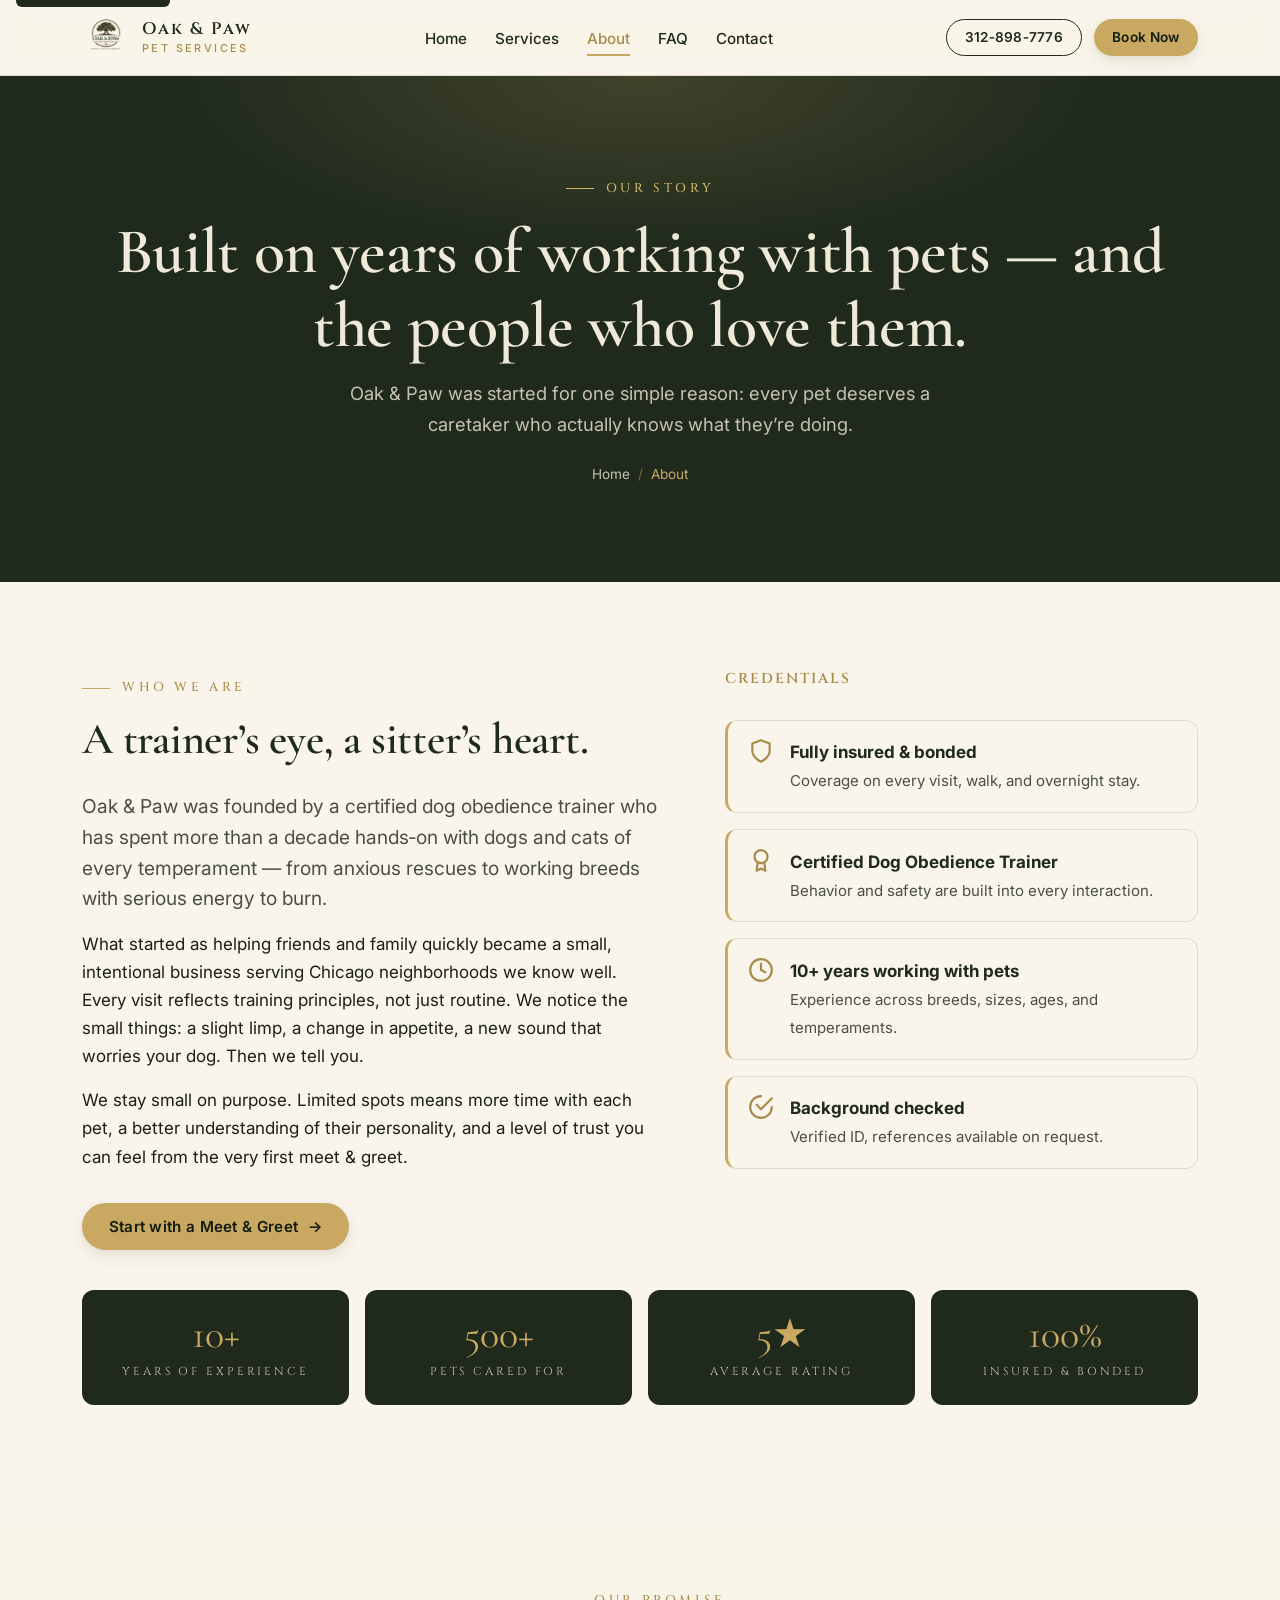
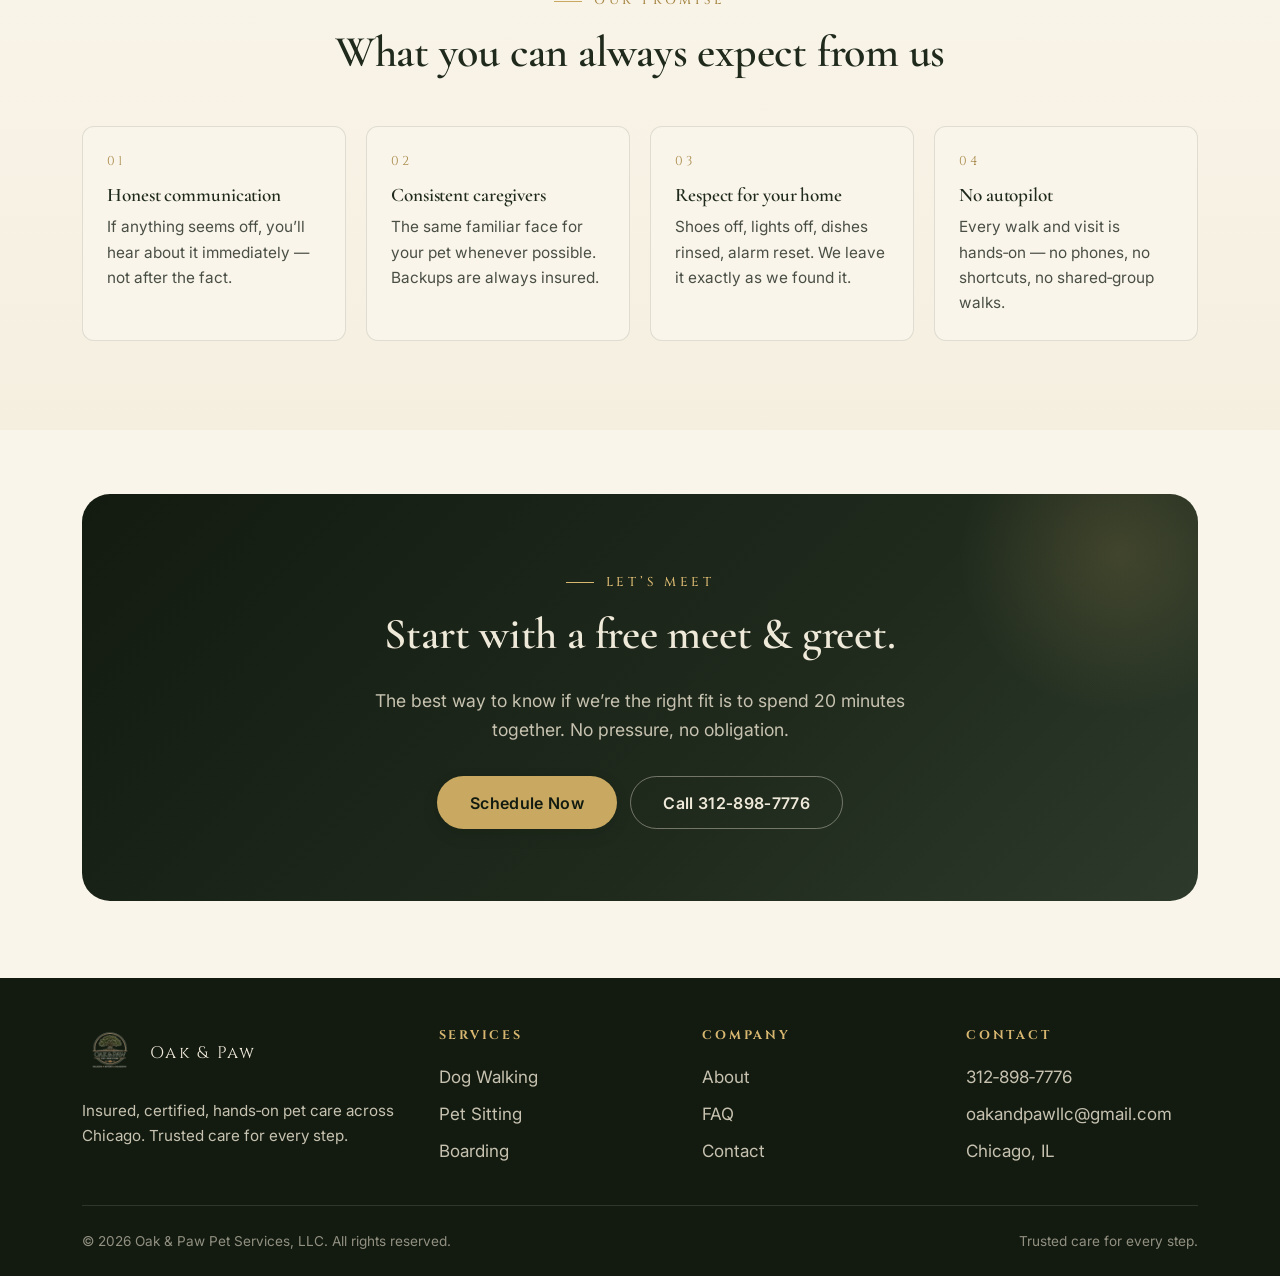
==== about.html @ fa9dfe28 "Fix theme-color tinting browser chrome dark green on desktop Use cream theme-color for light scheme " ====
<!DOCTYPE html>
<html lang="en">
<head>
  <meta charset="UTF-8" />
  <meta name="viewport" content="width=device-width, initial-scale=1.0" />
  <meta name="theme-color" content="#FAF5EA" media="(prefers-color-scheme: light)" />
  <meta name="theme-color" content="#1F2A1D" media="(prefers-color-scheme: dark)" />
  <title>About — Oak &amp; Paw Pet Services | Certified Chicago Pet Care</title>
  <meta name="description" content="A certified dog obedience trainer with 10+ years of experience caring for Chicago’s pets. Insured, bonded, and dedicated to thoughtful, individual care." />
  <link rel="canonical" href="https://oakandpawpets.com/about.html" />

  <meta property="og:type" content="website" />
  <meta property="og:title" content="About — Oak &amp; Paw Pet Services" />
  <meta property="og:description" content="A certified dog obedience trainer with 10+ years of experience caring for Chicago’s pets." />
  <meta property="og:url" content="https://oakandpawpets.com/about.html" />
  <meta property="og:image" content="https://oakandpawpets.com/images/logo.png" />

  <link rel="icon" type="image/png" href="/images/logo.png" />
  <link rel="apple-touch-icon" href="/images/logo.png" />

  <link rel="preconnect" href="https://fonts.googleapis.com" />
  <link rel="preconnect" href="https://fonts.gstatic.com" crossorigin />
  <link rel="stylesheet" href="https://fonts.googleapis.com/css2?family=Cinzel:wght@400;500;600&family=Cormorant+Garamond:wght@500;600;700&family=Inter:wght@400;500;600;700&display=swap" />
  <link rel="stylesheet" href="styles.css" />
</head>
<body>
  <a class="skip-link" href="#main">Skip to content</a>

  <header class="site-header">
    <div class="container nav">
      <a class="nav-brand" href="/" aria-label="Oak and Paw Pet Services — home">
        <img src="images/logo.png" alt="" width="48" height="48" />
        <span class="nav-brand-text">Oak &amp; Paw<small>Pet Services</small></span>
      </a>
      <button class="nav-toggle" aria-label="Toggle navigation" aria-expanded="false" aria-controls="primary-nav">
        <span></span>
      </button>
      <nav aria-label="Primary">
        <ul class="nav-list" id="primary-nav">
          <li><a href="/">Home</a></li>
          <li><a href="services.html">Services</a></li>
          <li><a href="about.html" aria-current="page">About</a></li>
          <li><a href="faq.html">FAQ</a></li>
          <li><a href="contact.html">Contact</a></li>
        </ul>
      </nav>
      <div class="nav-cta">
        <a class="btn btn-outline btn-sm" href="tel:+13128987776">312‑898‑7776</a>
        <a class="btn btn-primary btn-sm" href="contact.html#book">Book Now</a>
      </div>
    </div>
  </header>

  <main id="main">
    <section class="page-hero">
      <div class="container">
        <span class="eyebrow">Our story</span>
        <h1>Built on years of working with pets — and the people who love them.</h1>
        <p>Oak &amp; Paw was started for one simple reason: every pet deserves a caretaker who actually knows what they’re doing.</p>
        <ul class="breadcrumbs">
          <li><a href="/">Home</a></li>
          <li aria-current="page">About</li>
        </ul>
      </div>
    </section>

    <section aria-labelledby="story-title">
      <div class="container">
        <div class="about-grid">
          <div class="reveal">
            <span class="eyebrow">Who we are</span>
            <h2 id="story-title">A trainer’s eye, a sitter’s heart.</h2>
            <p class="lead">Oak &amp; Paw was founded by a certified dog obedience trainer who has spent more than a decade hands‑on with dogs and cats of every temperament — from anxious rescues to working breeds with serious energy to burn.</p>
            <p>What started as helping friends and family quickly became a small, intentional business serving Chicago neighborhoods we know well. Every visit reflects training principles, not just routine. We notice the small things: a slight limp, a change in appetite, a new sound that worries your dog. Then we tell you.</p>
            <p>We stay small on purpose. Limited spots means more time with each pet, a better understanding of their personality, and a level of trust you can feel from the very first meet &amp; greet.</p>
            <a class="btn btn-primary" href="contact.html#book" style="margin-top: 1rem;">Start with a Meet &amp; Greet <span class="btn-arrow" aria-hidden="true">→</span></a>
          </div>
          <aside class="reveal">
            <h3 style="font-family: var(--ff-display); letter-spacing: .14em; text-transform: uppercase; font-size: .9rem; color: var(--gold-deep);">Credentials</h3>
            <ul class="credentials">
              <li>
                <svg viewBox="0 0 24 24" fill="none" stroke="currentColor" stroke-width="2" stroke-linecap="round" stroke-linejoin="round" aria-hidden="true"><path d="M12 22s8-4 8-10V5l-8-3-8 3v7c0 6 8 10 8 10z"/></svg>
                <div><strong>Fully insured &amp; bonded</strong><span>Coverage on every visit, walk, and overnight stay.</span></div>
              </li>
              <li>
                <svg viewBox="0 0 24 24" fill="none" stroke="currentColor" stroke-width="2" stroke-linecap="round" stroke-linejoin="round" aria-hidden="true"><circle cx="12" cy="8" r="6"/><path d="M9 13l-1 8 4-2 4 2-1-8"/></svg>
                <div><strong>Certified Dog Obedience Trainer</strong><span>Behavior and safety are built into every interaction.</span></div>
              </li>
              <li>
                <svg viewBox="0 0 24 24" fill="none" stroke="currentColor" stroke-width="2" stroke-linecap="round" stroke-linejoin="round" aria-hidden="true"><circle cx="12" cy="12" r="10"/><polyline points="12 6 12 12 16 14"/></svg>
                <div><strong>10+ years working with pets</strong><span>Experience across breeds, sizes, ages, and temperaments.</span></div>
              </li>
              <li>
                <svg viewBox="0 0 24 24" fill="none" stroke="currentColor" stroke-width="2" stroke-linecap="round" stroke-linejoin="round" aria-hidden="true"><path d="M22 12a10 10 0 1 1-10-10"/><path d="M22 4l-10 10-4-4"/></svg>
                <div><strong>Background checked</strong><span>Verified ID, references available on request.</span></div>
              </li>
            </ul>
          </aside>
        </div>

        <div class="stat-strip">
          <div class="stat reveal"><span class="num">10+</span><span class="label">Years of experience</span></div>
          <div class="stat reveal"><span class="num">500+</span><span class="label">Pets cared for</span></div>
          <div class="stat reveal"><span class="num">5★</span><span class="label">Average rating</span></div>
          <div class="stat reveal"><span class="num">100%</span><span class="label">Insured &amp; bonded</span></div>
        </div>
      </div>
    </section>

    <section class="why" aria-labelledby="promise-title">
      <div class="container">
        <div class="section-head reveal">
          <span class="eyebrow">Our promise</span>
          <h2 id="promise-title">What you can always expect from us</h2>
        </div>
        <div class="why-grid">
          <div class="why-item reveal"><span class="num">01</span><h4>Honest communication</h4><p>If anything seems off, you’ll hear about it immediately — not after the fact.</p></div>
          <div class="why-item reveal"><span class="num">02</span><h4>Consistent caregivers</h4><p>The same familiar face for your pet whenever possible. Backups are always insured.</p></div>
          <div class="why-item reveal"><span class="num">03</span><h4>Respect for your home</h4><p>Shoes off, lights off, dishes rinsed, alarm reset. We leave it exactly as we found it.</p></div>
          <div class="why-item reveal"><span class="num">04</span><h4>No autopilot</h4><p>Every walk and visit is hands‑on — no phones, no shortcuts, no shared‑group walks.</p></div>
        </div>
      </div>
    </section>

    <div class="container">
      <section class="cta-banner reveal" aria-labelledby="about-cta">
        <span class="eyebrow hero-eyebrow">Let’s meet</span>
        <h2 id="about-cta">Start with a free meet &amp; greet.</h2>
        <p>The best way to know if we’re the right fit is to spend 20 minutes together. No pressure, no obligation.</p>
        <div class="cta-actions">
          <a class="btn btn-primary btn-lg" href="contact.html#book">Schedule Now</a>
          <a class="btn btn-ghost-light btn-lg" href="tel:+13128987776">Call 312‑898‑7776</a>
        </div>
      </section>
    </div>
  </main>

  <footer class="site-footer">
    <div class="container">
      <div class="footer-grid">
        <div>
          <div class="footer-brand">
            <img src="images/logo.png" alt="" width="56" height="56" />
            <span class="name">Oak &amp; Paw</span>
          </div>
          <p class="footer-tagline">Insured, certified, hands‑on pet care across Chicago. Trusted care for every step.</p>
        </div>
        <div class="footer-col"><h5>Services</h5><ul>
          <li><a href="services.html#walking">Dog Walking</a></li>
          <li><a href="services.html#sitting">Pet Sitting</a></li>
          <li><a href="services.html#boarding">Boarding</a></li>
        </ul></div>
        <div class="footer-col"><h5>Company</h5><ul>
          <li><a href="about.html">About</a></li>
          <li><a href="faq.html">FAQ</a></li>
          <li><a href="contact.html">Contact</a></li>
        </ul></div>
        <div class="footer-col"><h5>Contact</h5><ul>
          <li><a href="tel:+13128987776">312‑898‑7776</a></li>
          <li><a href="mailto:oakandpawllc@gmail.com">oakandpawllc@gmail.com</a></li>
          <li>Chicago, IL</li>
        </ul></div>
      </div>
      <div class="footer-bottom">
        <span>© <span id="year"></span> Oak &amp; Paw Pet Services, LLC. All rights reserved.</span>
        <span>Trusted care for every step.</span>
      </div>
    </div>
  </footer>

  <script src="script.js" defer></script>
</body>
</html>
---- styles.css ----
/* =========================================================
   Oak & Paw Pet Services — design system
   Palette: deep forest green + warm metallic gold + cream
   ========================================================= */

:root {
  --forest:        #1F2A1D;
  --forest-deep:   #131B11;
  --forest-soft:   #2D3A2B;
  --gold:          #C9A961;
  --gold-warm:     #D8B871;
  --gold-deep:     #A88A4A;
  --cream:         #F5EFE0;
  --ivory:         #FAF5EA;
  --bark:          #6B4F3A;
  --ink:           #1A1F18;
  --ink-soft:      #4A4F46;
  --muted:         #6E7268;
  --line:          rgba(31, 42, 29, 0.12);
  --line-strong:   rgba(31, 42, 29, 0.22);
  --on-dark:       #EFE9D9;
  --on-dark-soft:  #C7C2B0;

  --shadow-sm:  0 1px 2px rgba(19, 27, 17, 0.06), 0 1px 3px rgba(19, 27, 17, 0.04);
  --shadow-md:  0 6px 18px rgba(19, 27, 17, 0.08), 0 2px 6px rgba(19, 27, 17, 0.04);
  --shadow-lg:  0 24px 48px rgba(19, 27, 17, 0.14), 0 8px 16px rgba(19, 27, 17, 0.06);

  --radius-sm:  6px;
  --radius:     12px;
  --radius-lg:  20px;
  --radius-xl:  28px;

  --container:  1180px;
  --gutter:     clamp(1rem, 3vw, 2rem);

  --ff-display: "Cinzel", "Trajan Pro", "Cormorant Garamond", "Times New Roman", serif;
  --ff-serif:   "Cormorant Garamond", "Iowan Old Style", "Apple Garamond", Georgia, serif;
  --ff-body:    "Inter", -apple-system, BlinkMacSystemFont, "Segoe UI", Roboto, "Helvetica Neue", Arial, sans-serif;

  --ease:       cubic-bezier(.22, .61, .36, 1);
  --ease-out:   cubic-bezier(.16, 1, .3, 1);
}

/* Reset / base ----------------------------------------------------------- */
*, *::before, *::after { box-sizing: border-box; }
html { -webkit-text-size-adjust: 100%; text-size-adjust: 100%; scroll-behavior: smooth; }
@media (prefers-reduced-motion: reduce) { html { scroll-behavior: auto; } }

body {
  margin: 0;
  font-family: var(--ff-body);
  font-size: 17px;
  line-height: 1.65;
  color: var(--ink);
  background: var(--ivory);
  -webkit-font-smoothing: antialiased;
  -moz-osx-font-smoothing: grayscale;
  text-rendering: optimizeLegibility;
}

img, svg, video { display: block; max-width: 100%; height: auto; }
a { color: var(--forest); text-decoration-color: rgba(31,42,29,.25); text-underline-offset: 3px; transition: color .2s var(--ease), text-decoration-color .2s var(--ease); }
a:hover { color: var(--gold-deep); text-decoration-color: var(--gold); }

button { font: inherit; cursor: pointer; }

::selection { background: var(--gold); color: var(--forest-deep); }

/* Skip link */
.skip-link {
  position: absolute; top: -40px; left: 1rem;
  background: var(--forest); color: var(--on-dark);
  padding: .6rem 1rem; border-radius: var(--radius-sm);
  text-decoration: none; z-index: 1000;
  transition: top .15s var(--ease);
}
.skip-link:focus { top: 1rem; }

/* Focus ring */
:focus-visible {
  outline: 2px solid var(--gold);
  outline-offset: 3px;
  border-radius: 3px;
}

/* Typography ------------------------------------------------------------- */
h1, h2, h3, h4 { font-family: var(--ff-serif); font-weight: 600; color: var(--forest); line-height: 1.15; letter-spacing: -.005em; margin: 0 0 .6em; }
h1 { font-size: clamp(2.4rem, 5.4vw, 4rem); }
h2 { font-size: clamp(1.9rem, 3.6vw, 2.75rem); }
h3 { font-size: clamp(1.25rem, 2vw, 1.55rem); }
h4 { font-size: 1.1rem; }

.eyebrow {
  display: inline-block;
  font-family: var(--ff-display);
  font-weight: 500;
  font-size: .8rem;
  letter-spacing: .28em;
  text-transform: uppercase;
  color: var(--gold-deep);
  margin-bottom: 1rem;
}

.eyebrow::before {
  content: "";
  display: inline-block;
  width: 28px; height: 1px;
  background: var(--gold);
  vertical-align: middle;
  margin-right: .75rem;
}

p { margin: 0 0 1rem; }
p.lead { font-size: 1.2rem; color: var(--ink-soft); max-width: 60ch; line-height: 1.6; }

.display {
  font-family: var(--ff-display);
  text-transform: uppercase;
  letter-spacing: .05em;
  font-weight: 500;
}

/* Layout primitives ------------------------------------------------------ */
.container {
  width: 100%;
  max-width: var(--container);
  margin-inline: auto;
  padding-inline: var(--gutter);
}

section { padding-block: clamp(3.5rem, 7vw, 6rem); }
section.tight { padding-block: clamp(2.5rem, 5vw, 4rem); }

.section-head { max-width: 720px; margin: 0 auto 3rem; text-align: center; }
.section-head p { color: var(--ink-soft); font-size: 1.1rem; }

.divider {
  display: flex; align-items: center; gap: 1rem;
  width: 120px; margin: 1.5rem auto;
  color: var(--gold);
}
.divider::before, .divider::after {
  content: ""; flex: 1; height: 1px; background: currentColor; opacity: .5;
}
.divider .leaf {
  width: 18px; height: 18px; flex: none;
}

/* Buttons ---------------------------------------------------------------- */
.btn {
  display: inline-flex; align-items: center; justify-content: center; gap: .6rem;
  padding: .95rem 1.6rem;
  font-family: var(--ff-body);
  font-weight: 600;
  font-size: .95rem;
  letter-spacing: .02em;
  border-radius: 999px;
  border: 1px solid transparent;
  text-decoration: none;
  transition: transform .2s var(--ease), background .2s var(--ease), color .2s var(--ease), border-color .2s var(--ease), box-shadow .25s var(--ease);
  white-space: nowrap;
  cursor: pointer;
  line-height: 1;
}
.btn:hover { transform: translateY(-1px); }
.btn:active { transform: translateY(0); }
.btn-arrow { transition: transform .25s var(--ease); }
.btn:hover .btn-arrow { transform: translateX(4px); }

.btn-primary {
  background: var(--gold);
  color: var(--forest-deep);
  box-shadow: var(--shadow-md);
}
.btn-primary:hover { background: var(--gold-warm); color: var(--forest-deep); box-shadow: var(--shadow-lg); }

.btn-outline {
  background: transparent;
  color: var(--forest);
  border-color: var(--forest);
}
.btn-outline:hover { background: var(--forest); color: var(--on-dark); }

.btn-ghost-light {
  background: transparent;
  color: var(--on-dark);
  border-color: rgba(239, 233, 217, .4);
}
.btn-ghost-light:hover { background: rgba(239, 233, 217, .12); border-color: var(--on-dark); color: var(--on-dark); }

.btn-lg { padding: 1.1rem 2rem; font-size: 1rem; }
.btn-sm { padding: .65rem 1.1rem; font-size: .85rem; }

/* Header / nav ----------------------------------------------------------- */
.site-header {
  position: sticky; top: 0; z-index: 50;
  background: rgba(250, 245, 234, 0.85);
  backdrop-filter: saturate(140%) blur(14px);
  -webkit-backdrop-filter: saturate(140%) blur(14px);
  border-bottom: 1px solid var(--line);
}
.site-header.scrolled { box-shadow: var(--shadow-sm); }

.nav {
  display: flex; align-items: center; justify-content: space-between;
  gap: 1.5rem; padding-block: .85rem;
}
.nav-brand {
  display: inline-flex; align-items: center; gap: .75rem;
  text-decoration: none; color: var(--forest);
}
.nav-brand img { width: 48px; height: 48px; object-fit: contain; }
.nav-brand-text {
  font-family: var(--ff-display);
  font-weight: 600;
  font-size: 1.05rem;
  letter-spacing: .12em;
  line-height: 1;
}
.nav-brand-text small {
  display: block;
  font-family: var(--ff-body);
  font-weight: 500;
  font-size: .68rem;
  letter-spacing: .22em;
  color: var(--gold-deep);
  margin-top: .35rem;
  text-transform: uppercase;
}

.nav-list {
  display: flex; align-items: center; gap: 1.75rem;
  list-style: none; margin: 0; padding: 0;
}
.nav-list a {
  position: relative;
  font-weight: 500; font-size: .95rem;
  color: var(--forest); text-decoration: none;
  padding: .5rem 0;
}
.nav-list a::after {
  content: ""; position: absolute; left: 0; right: 0; bottom: 0;
  height: 2px; background: var(--gold);
  transform: scaleX(0); transform-origin: left;
  transition: transform .25s var(--ease);
}
.nav-list a:hover::after,
.nav-list a[aria-current="page"]::after { transform: scaleX(1); }
.nav-list a[aria-current="page"] { color: var(--gold-deep); }

.nav-cta { display: flex; align-items: center; gap: .75rem; }

.nav-toggle {
  display: none;
  width: 44px; height: 44px;
  background: transparent; border: 1px solid var(--line-strong);
  border-radius: var(--radius-sm);
  align-items: center; justify-content: center;
  color: var(--forest);
}
.nav-toggle span {
  display: block; width: 20px; height: 2px; background: currentColor;
  position: relative;
  transition: transform .25s var(--ease), opacity .2s var(--ease);
}
.nav-toggle span::before,
.nav-toggle span::after {
  content: ""; position: absolute; left: 0;
  width: 20px; height: 2px; background: currentColor;
  transition: transform .25s var(--ease);
}
.nav-toggle span::before { transform: translateY(-6px); }
.nav-toggle span::after  { transform: translateY(6px); }
.nav-toggle[aria-expanded="true"] span { background: transparent; }
.nav-toggle[aria-expanded="true"] span::before { transform: rotate(45deg); }
.nav-toggle[aria-expanded="true"] span::after  { transform: rotate(-45deg); }

@media (max-width: 880px) {
  .nav-toggle { display: inline-flex; }
  .nav-list, .nav .nav-cta .btn-outline { display: none; }
  .nav-cta .btn-primary { padding: .75rem 1.2rem; font-size: .85rem; }

  .nav-list.is-open {
    display: flex;
    position: absolute;
    top: 100%; left: 0; right: 0;
    flex-direction: column; align-items: stretch; gap: 0;
    background: var(--ivory);
    border-bottom: 1px solid var(--line);
    box-shadow: var(--shadow-md);
    padding: .5rem var(--gutter) 1.25rem;
  }
  .nav-list.is-open li { border-bottom: 1px solid var(--line); }
  .nav-list.is-open li:last-child { border-bottom: 0; }
  .nav-list.is-open a { display: block; padding: 1rem 0; font-size: 1.05rem; }
  .nav-list.is-open a::after { display: none; }
}

/* Hero ------------------------------------------------------------------- */
.hero {
  position: relative;
  background: radial-gradient(ellipse at top, var(--forest-soft) 0%, var(--forest) 45%, var(--forest-deep) 100%);
  color: var(--on-dark);
  overflow: hidden;
  isolation: isolate;
}
.hero::before {
  content: "";
  position: absolute; inset: 0;
  background:
    radial-gradient(800px 400px at 80% -10%, rgba(201, 169, 97, .25), transparent 60%),
    radial-gradient(600px 500px at -10% 110%, rgba(201, 169, 97, .12), transparent 60%);
  pointer-events: none;
  z-index: -1;
}
.hero::after {
  content: "";
  position: absolute; inset: 0;
  background-image: url("data:image/svg+xml;utf8,<svg xmlns='http://www.w3.org/2000/svg' viewBox='0 0 200 200'><defs><pattern id='p' width='40' height='40' patternUnits='userSpaceOnUse'><path d='M20 8c-4 6-4 14 0 20 4-6 4-14 0-20z' fill='%23C9A961' opacity='0.06'/></pattern></defs><rect width='200' height='200' fill='url(%23p)'/></svg>");
  opacity: .55;
  pointer-events: none;
  z-index: -1;
}

.hero-inner {
  padding-block: clamp(4rem, 10vw, 7rem);
  display: grid;
  gap: clamp(2rem, 5vw, 4rem);
  grid-template-columns: minmax(0, 1fr);
  align-items: center;
}
@media (min-width: 920px) {
  .hero-inner { grid-template-columns: 1.15fr .85fr; }
}

.hero-eyebrow {
  color: var(--gold-warm);
}
.hero-eyebrow::before { background: var(--gold-warm); }

.hero h1 {
  color: var(--on-dark);
  font-family: var(--ff-serif);
  font-weight: 500;
  line-height: 1.05;
  margin-bottom: 1.25rem;
}
.hero h1 .accent {
  display: block;
  font-family: var(--ff-display);
  font-weight: 500;
  font-size: .55em;
  letter-spacing: .22em;
  color: var(--gold);
  margin-top: 1rem;
  text-transform: uppercase;
}

.hero p.lead { color: var(--on-dark-soft); margin-bottom: 2rem; }

.hero-actions { display: flex; flex-wrap: wrap; gap: .85rem; align-items: center; }

.hero-media {
  position: relative;
  aspect-ratio: 1 / 1;
  max-width: 480px;
  margin: 0 auto;
  width: 100%;
}
.hero-media .ring {
  position: absolute; inset: 0;
  border-radius: 50%;
  border: 1px solid rgba(201, 169, 97, .35);
}
.hero-media .ring.r2 { inset: 6%; border-color: rgba(201, 169, 97, .25); }
.hero-media .ring.r3 { inset: 12%; border-color: rgba(201, 169, 97, .18); }
.hero-media .logo-wrap {
  position: absolute; inset: 18%;
  display: grid; place-items: center;
  background: radial-gradient(circle, rgba(245,239,224,.06), transparent 70%);
  border-radius: 50%;
}
.hero-media img {
  width: 100%;
  filter: drop-shadow(0 12px 40px rgba(0,0,0,.4));
}
@media (prefers-reduced-motion: no-preference) {
  .hero-media .ring { animation: spin 60s linear infinite; }
  .hero-media .ring.r2 { animation-duration: 80s; animation-direction: reverse; }
  .hero-media .ring.r3 { animation-duration: 100s; }
}
@keyframes spin { to { transform: rotate(360deg); } }

/* Trust strip ------------------------------------------------------------ */
.trust {
  background: var(--forest-deep);
  color: var(--on-dark);
  padding-block: 1.25rem;
}
.trust-list {
  display: flex; flex-wrap: wrap; align-items: center; justify-content: center;
  gap: 1rem 2.5rem;
  list-style: none; margin: 0; padding: 0;
  font-family: var(--ff-display);
  font-size: .78rem;
  letter-spacing: .24em;
  text-transform: uppercase;
  color: var(--on-dark-soft);
}
.trust-list li { display: inline-flex; align-items: center; gap: .65rem; }
.trust-list svg { width: 18px; height: 18px; color: var(--gold); flex: none; }

/* Cards ------------------------------------------------------------------ */
.service-grid {
  display: grid; gap: 1.5rem;
  grid-template-columns: repeat(auto-fit, minmax(280px, 1fr));
}

.service-card {
  position: relative;
  background: var(--ivory);
  border: 1px solid var(--line);
  border-radius: var(--radius-lg);
  padding: 2.25rem 1.75rem 2rem;
  text-decoration: none; color: inherit;
  display: flex; flex-direction: column; gap: 1rem;
  transition: transform .3s var(--ease-out), box-shadow .3s var(--ease-out), border-color .3s var(--ease-out);
  overflow: hidden;
}
.service-card::before {
  content: "";
  position: absolute; top: 0; left: 0; right: 0;
  height: 4px;
  background: linear-gradient(90deg, var(--gold-deep), var(--gold), var(--gold-warm));
  transform: scaleX(0); transform-origin: left;
  transition: transform .4s var(--ease-out);
}
.service-card:hover {
  transform: translateY(-4px);
  box-shadow: var(--shadow-lg);
  border-color: rgba(201, 169, 97, .4);
}
.service-card:hover::before { transform: scaleX(1); }

.service-icon {
  width: 64px; height: 64px;
  display: grid; place-items: center;
  border-radius: 50%;
  background: linear-gradient(135deg, rgba(201,169,97,.18), rgba(201,169,97,.05));
  color: var(--gold-deep);
}
.service-icon svg { width: 32px; height: 32px; }
.service-card h3 { margin: 0; }
.service-card p { color: var(--ink-soft); margin: 0; }
.service-card .more {
  margin-top: auto;
  font-family: var(--ff-body); font-weight: 600;
  color: var(--gold-deep);
  font-size: .9rem; letter-spacing: .03em;
  display: inline-flex; align-items: center; gap: .4rem;
}
.service-card:hover .more { color: var(--forest); }

/* Why us ----------------------------------------------------------------- */
.why {
  background:
    linear-gradient(180deg, var(--ivory) 0%, var(--cream) 100%);
}
.why-grid {
  display: grid; gap: 1.25rem;
  grid-template-columns: repeat(auto-fit, minmax(240px, 1fr));
}
.why-item {
  padding: 1.5rem;
  background: var(--ivory);
  border: 1px solid var(--line);
  border-radius: var(--radius);
  transition: border-color .25s var(--ease), transform .25s var(--ease);
}
.why-item:hover { border-color: var(--gold); transform: translateY(-2px); }
.why-item .num {
  font-family: var(--ff-display);
  font-size: .8rem; letter-spacing: .25em;
  color: var(--gold-deep);
  margin-bottom: .75rem;
  display: block;
}
.why-item h4 { color: var(--forest); margin: 0 0 .5rem; font-family: var(--ff-serif); font-size: 1.2rem; }
.why-item p { color: var(--ink-soft); margin: 0; font-size: .96rem; }

/* Detail service blocks (services.html) --------------------------------- */
.service-detail {
  display: grid;
  gap: clamp(2rem, 5vw, 4rem);
  align-items: center;
  grid-template-columns: minmax(0, 1fr);
}
@media (min-width: 880px) {
  .service-detail { grid-template-columns: 1fr 1fr; }
  .service-detail.reverse > :first-child { order: 2; }
}

.service-detail .meta {
  font-family: var(--ff-display);
  letter-spacing: .2em;
  text-transform: uppercase;
  color: var(--gold-deep);
  font-size: .78rem;
  margin-bottom: .75rem;
}

.service-detail ul.checks {
  list-style: none; padding: 0; margin: 1.5rem 0;
  display: grid; gap: .75rem;
}
.service-detail ul.checks li {
  display: flex; gap: .75rem; align-items: flex-start;
  color: var(--ink-soft);
}
.service-detail ul.checks li::before {
  content: "";
  width: 22px; height: 22px; flex: none;
  background: var(--gold) url("data:image/svg+xml;utf8,<svg xmlns='http://www.w3.org/2000/svg' viewBox='0 0 24 24' fill='none' stroke='%231F2A1D' stroke-width='3' stroke-linecap='round' stroke-linejoin='round'><polyline points='20 6 9 17 4 12'/></svg>") center/14px no-repeat;
  border-radius: 50%;
  margin-top: 2px;
}

.service-card-feature {
  background: var(--forest);
  color: var(--on-dark);
  padding: clamp(2rem, 4vw, 3rem);
  border-radius: var(--radius-lg);
  box-shadow: var(--shadow-md);
  position: relative;
  overflow: hidden;
}
.service-card-feature::before {
  content: "";
  position: absolute; top: -50px; right: -50px;
  width: 220px; height: 220px;
  background: radial-gradient(circle, rgba(201,169,97,.22), transparent 70%);
  pointer-events: none;
}
.service-card-feature h3 { color: var(--gold-warm); font-family: var(--ff-display); letter-spacing: .14em; font-size: 1.1rem; text-transform: uppercase; }
.service-card-feature .price {
  font-family: var(--ff-serif); font-size: 2.6rem; color: var(--on-dark); margin: .5rem 0 1rem; line-height: 1;
}
.service-card-feature .price small { font-size: 1rem; color: var(--on-dark-soft); margin-left: .25rem; }

/* Testimonials ----------------------------------------------------------- */
.testimonials {
  background: var(--cream);
}
.testimonial-grid {
  display: grid; gap: 1.5rem;
  grid-template-columns: repeat(auto-fit, minmax(280px, 1fr));
}
.testimonial {
  background: var(--ivory);
  border: 1px solid var(--line);
  border-radius: var(--radius-lg);
  padding: 2rem;
  position: relative;
}
.testimonial::before {
  content: "“";
  position: absolute; top: .25rem; left: 1.25rem;
  font-family: var(--ff-serif);
  font-size: 5rem;
  line-height: 1;
  color: var(--gold);
  opacity: .35;
}
.testimonial blockquote {
  margin: 1.5rem 0 1rem;
  font-family: var(--ff-serif);
  font-size: 1.2rem;
  line-height: 1.55;
  color: var(--ink);
}
.testimonial .who {
  display: flex; align-items: center; gap: .75rem;
  font-size: .9rem;
}
.testimonial .who strong { color: var(--forest); font-family: var(--ff-body); }
.testimonial .who .stars { color: var(--gold); letter-spacing: 2px; }

/* CTA banner ------------------------------------------------------------- */
.cta-banner {
  background: linear-gradient(135deg, var(--forest-deep), var(--forest) 60%, var(--forest-soft));
  color: var(--on-dark);
  border-radius: var(--radius-xl);
  padding: clamp(2.5rem, 6vw, 4.5rem);
  text-align: center;
  position: relative;
  overflow: hidden;
  margin-block: clamp(2rem, 5vw, 4rem);
}
.cta-banner::before {
  content: "";
  position: absolute; top: -100px; right: -80px;
  width: 320px; height: 320px;
  background: radial-gradient(circle, rgba(201,169,97,.18), transparent 70%);
  pointer-events: none;
}
.cta-banner h2 { color: var(--on-dark); }
.cta-banner p { color: var(--on-dark-soft); max-width: 560px; margin: 0 auto 2rem; font-size: 1.1rem; }
.cta-actions { display: flex; flex-wrap: wrap; justify-content: center; gap: .85rem; }

/* Page hero (inner pages) ------------------------------------------------ */
.page-hero {
  background: var(--forest);
  color: var(--on-dark);
  text-align: center;
  padding-block: clamp(4rem, 8vw, 6rem);
  position: relative;
  overflow: hidden;
}
.page-hero::before {
  content: "";
  position: absolute; inset: 0;
  background: radial-gradient(800px 300px at 50% 0%, rgba(201, 169, 97, .2), transparent 60%);
  pointer-events: none;
}
.page-hero h1 { color: var(--on-dark); margin-bottom: 1rem; }
.page-hero p { color: var(--on-dark-soft); max-width: 620px; margin: 0 auto; font-size: 1.15rem; }
.page-hero .eyebrow { color: var(--gold-warm); }
.page-hero .eyebrow::before { background: var(--gold-warm); }

.breadcrumbs {
  list-style: none; padding: 0; margin: 1.5rem 0 0;
  display: flex; justify-content: center; flex-wrap: wrap; gap: .35rem .5rem;
  font-size: .85rem;
  color: var(--on-dark-soft);
}
.breadcrumbs a { color: var(--on-dark-soft); }
.breadcrumbs a:hover { color: var(--gold); }
.breadcrumbs li[aria-current] { color: var(--gold); }
.breadcrumbs li + li::before { content: "/"; margin-right: .5rem; opacity: .5; }

/* About page ------------------------------------------------------------- */
.about-grid {
  display: grid;
  gap: clamp(2rem, 5vw, 4rem);
  grid-template-columns: minmax(0, 1fr);
}
@media (min-width: 880px) { .about-grid { grid-template-columns: 1.1fr .9fr; } }

.credentials {
  list-style: none; padding: 0; margin: 2rem 0 0;
  display: grid; gap: 1rem;
}
.credentials li {
  display: flex; gap: 1rem;
  padding: 1.1rem 1.25rem;
  background: var(--ivory);
  border: 1px solid var(--line);
  border-left: 3px solid var(--gold);
  border-radius: var(--radius);
}
.credentials li svg { width: 26px; height: 26px; color: var(--gold-deep); flex: none; }
.credentials li strong { display: block; color: var(--forest); }
.credentials li span { color: var(--ink-soft); font-size: .94rem; }

.stat-strip {
  display: grid; gap: 1rem;
  grid-template-columns: repeat(auto-fit, minmax(160px, 1fr));
  margin-top: 2.5rem;
}
.stat {
  text-align: center;
  padding: 1.5rem 1rem;
  background: var(--forest);
  color: var(--on-dark);
  border-radius: var(--radius);
}
.stat .num { display: block; font-family: var(--ff-serif); color: var(--gold); font-size: 2.5rem; line-height: 1; }
.stat .label { font-family: var(--ff-display); font-size: .72rem; letter-spacing: .25em; text-transform: uppercase; color: var(--on-dark-soft); margin-top: .5rem; display: block; }

/* FAQ -------------------------------------------------------------------- */
.faq-list {
  max-width: 820px; margin: 0 auto;
  display: grid; gap: .85rem;
}
.faq-item {
  background: var(--ivory);
  border: 1px solid var(--line);
  border-radius: var(--radius);
  overflow: hidden;
  transition: border-color .25s var(--ease), box-shadow .25s var(--ease);
}
.faq-item[open] { border-color: var(--gold); box-shadow: var(--shadow-sm); }
.faq-item summary {
  list-style: none;
  cursor: pointer;
  padding: 1.25rem 1.5rem;
  display: flex; align-items: center; justify-content: space-between; gap: 1rem;
  font-family: var(--ff-serif);
  font-size: 1.2rem;
  color: var(--forest);
  font-weight: 600;
}
.faq-item summary::-webkit-details-marker { display: none; }
.faq-item summary::after {
  content: "";
  width: 26px; height: 26px; flex: none;
  background: var(--cream) url("data:image/svg+xml;utf8,<svg xmlns='http://www.w3.org/2000/svg' viewBox='0 0 24 24' fill='none' stroke='%231F2A1D' stroke-width='2.4' stroke-linecap='round' stroke-linejoin='round'><polyline points='6 9 12 15 18 9'/></svg>") center/14px no-repeat;
  border-radius: 50%;
  transition: transform .25s var(--ease), background-color .25s var(--ease);
}
.faq-item[open] summary::after { transform: rotate(180deg); background-color: var(--gold); }
.faq-item .body {
  padding: 0 1.5rem 1.5rem;
  color: var(--ink-soft);
}

/* Contact / form --------------------------------------------------------- */
.contact-grid {
  display: grid; gap: clamp(2rem, 5vw, 3.5rem);
  grid-template-columns: minmax(0, 1fr);
}
@media (min-width: 880px) { .contact-grid { grid-template-columns: .9fr 1.1fr; } }

.contact-info {
  background: var(--forest);
  color: var(--on-dark);
  padding: 2.5rem;
  border-radius: var(--radius-lg);
  position: relative;
  overflow: hidden;
}
.contact-info h2 { color: var(--gold-warm); font-size: 1.6rem; }
.contact-info p { color: var(--on-dark-soft); }
.contact-list {
  list-style: none; padding: 0; margin: 2rem 0 0;
  display: grid; gap: 1.5rem;
}
.contact-list li { display: flex; gap: 1rem; align-items: flex-start; }
.contact-list .icon {
  width: 40px; height: 40px; flex: none;
  background: rgba(201, 169, 97, .18);
  border: 1px solid rgba(201, 169, 97, .35);
  border-radius: 50%;
  display: grid; place-items: center;
  color: var(--gold-warm);
}
.contact-list .icon svg { width: 18px; height: 18px; }
.contact-list .label { font-family: var(--ff-display); font-size: .72rem; letter-spacing: .22em; text-transform: uppercase; color: var(--on-dark-soft); }
.contact-list a { color: var(--on-dark); text-decoration: none; font-weight: 500; }
.contact-list a:hover { color: var(--gold); }
.contact-list .value { font-size: 1.05rem; }

.contact-form {
  background: var(--ivory);
  border: 1px solid var(--line);
  border-radius: var(--radius-lg);
  padding: clamp(1.5rem, 3vw, 2.5rem);
}
.form-grid { display: grid; gap: 1.1rem; grid-template-columns: 1fr 1fr; }
@media (max-width: 600px) { .form-grid { grid-template-columns: 1fr; } }
.form-field.full { grid-column: 1 / -1; }
.form-field label {
  display: block;
  font-family: var(--ff-display); font-size: .72rem; letter-spacing: .2em;
  text-transform: uppercase;
  color: var(--gold-deep);
  margin-bottom: .5rem;
  font-weight: 500;
}
.form-field input,
.form-field select,
.form-field textarea {
  width: 100%;
  font-family: var(--ff-body); font-size: 1rem;
  padding: .85rem 1rem;
  background: white;
  border: 1px solid var(--line-strong);
  border-radius: var(--radius-sm);
  color: var(--ink);
  transition: border-color .2s var(--ease), box-shadow .2s var(--ease);
}
.form-field input:focus,
.form-field select:focus,
.form-field textarea:focus {
  outline: none;
  border-color: var(--gold);
  box-shadow: 0 0 0 3px rgba(201, 169, 97, .22);
}
.form-field textarea { resize: vertical; min-height: 130px; }
.contact-form .form-submit { margin-top: 1rem; }
.contact-form .consent {
  font-size: .82rem; color: var(--muted); margin-top: 1rem;
}

/* Service area / map placeholder ---------------------------------------- */
.area {
  background: var(--cream);
  padding-block: clamp(3rem, 6vw, 5rem);
  text-align: center;
}
.area-grid {
  display: grid; gap: 1rem;
  grid-template-columns: repeat(auto-fit, minmax(170px, 1fr));
  max-width: 820px; margin: 2rem auto 0;
}
.area-grid li {
  list-style: none;
  padding: 1rem;
  background: var(--ivory);
  border: 1px solid var(--line);
  border-radius: var(--radius-sm);
  font-weight: 500;
  color: var(--forest);
}

/* Footer ----------------------------------------------------------------- */
.site-footer {
  background: var(--forest-deep);
  color: var(--on-dark-soft);
  padding-block: 3rem 1.5rem;
  margin-top: clamp(3rem, 6vw, 5rem);
}
.footer-grid {
  display: grid; gap: 2rem;
  grid-template-columns: 1.4fr 1fr 1fr 1fr;
}
@media (max-width: 780px) { .footer-grid { grid-template-columns: 1fr 1fr; } }
@media (max-width: 500px) { .footer-grid { grid-template-columns: 1fr; } }

.footer-brand { display: flex; gap: .75rem; align-items: center; }
.footer-brand img { width: 56px; height: 56px; }
.footer-brand .name {
  font-family: var(--ff-display);
  color: var(--on-dark);
  letter-spacing: .14em;
  font-size: 1.05rem;
}
.footer-tagline { margin-top: 1rem; max-width: 320px; font-size: .95rem; }

.footer-col h5 {
  font-family: var(--ff-display);
  font-size: .78rem; letter-spacing: .22em; text-transform: uppercase;
  color: var(--gold-warm); margin: 0 0 1rem;
}
.footer-col ul { list-style: none; padding: 0; margin: 0; display: grid; gap: .55rem; }
.footer-col a { color: var(--on-dark-soft); text-decoration: none; }
.footer-col a:hover { color: var(--gold); }

.footer-bottom {
  display: flex; flex-wrap: wrap; justify-content: space-between; gap: 1rem;
  margin-top: 2.5rem;
  padding-top: 1.5rem;
  border-top: 1px solid rgba(239, 233, 217, .12);
  font-size: .85rem;
  color: rgba(199, 194, 176, .7);
}
.footer-bottom a { color: inherit; }
.footer-bottom a:hover { color: var(--gold); }

/* Utilities -------------------------------------------------------------- */
.text-center { text-align: center; }
.muted { color: var(--muted); }
.mt-0 { margin-top: 0 !important; }
.mb-0 { margin-bottom: 0 !important; }

/* Reveal on scroll ------------------------------------------------------- */
.reveal {
  opacity: 0;
  transform: translateY(18px);
  transition: opacity .7s var(--ease-out), transform .7s var(--ease-out);
}
.reveal.in { opacity: 1; transform: none; }
@media (prefers-reduced-motion: reduce) {
  .reveal { opacity: 1; transform: none; transition: none; }
}

/* Print ------------------------------------------------------------------ */
@media print {
  .site-header, .site-footer, .cta-banner, .nav-toggle { display: none; }
  a { color: black; text-decoration: underline; }
  body { background: white; color: black; }
}
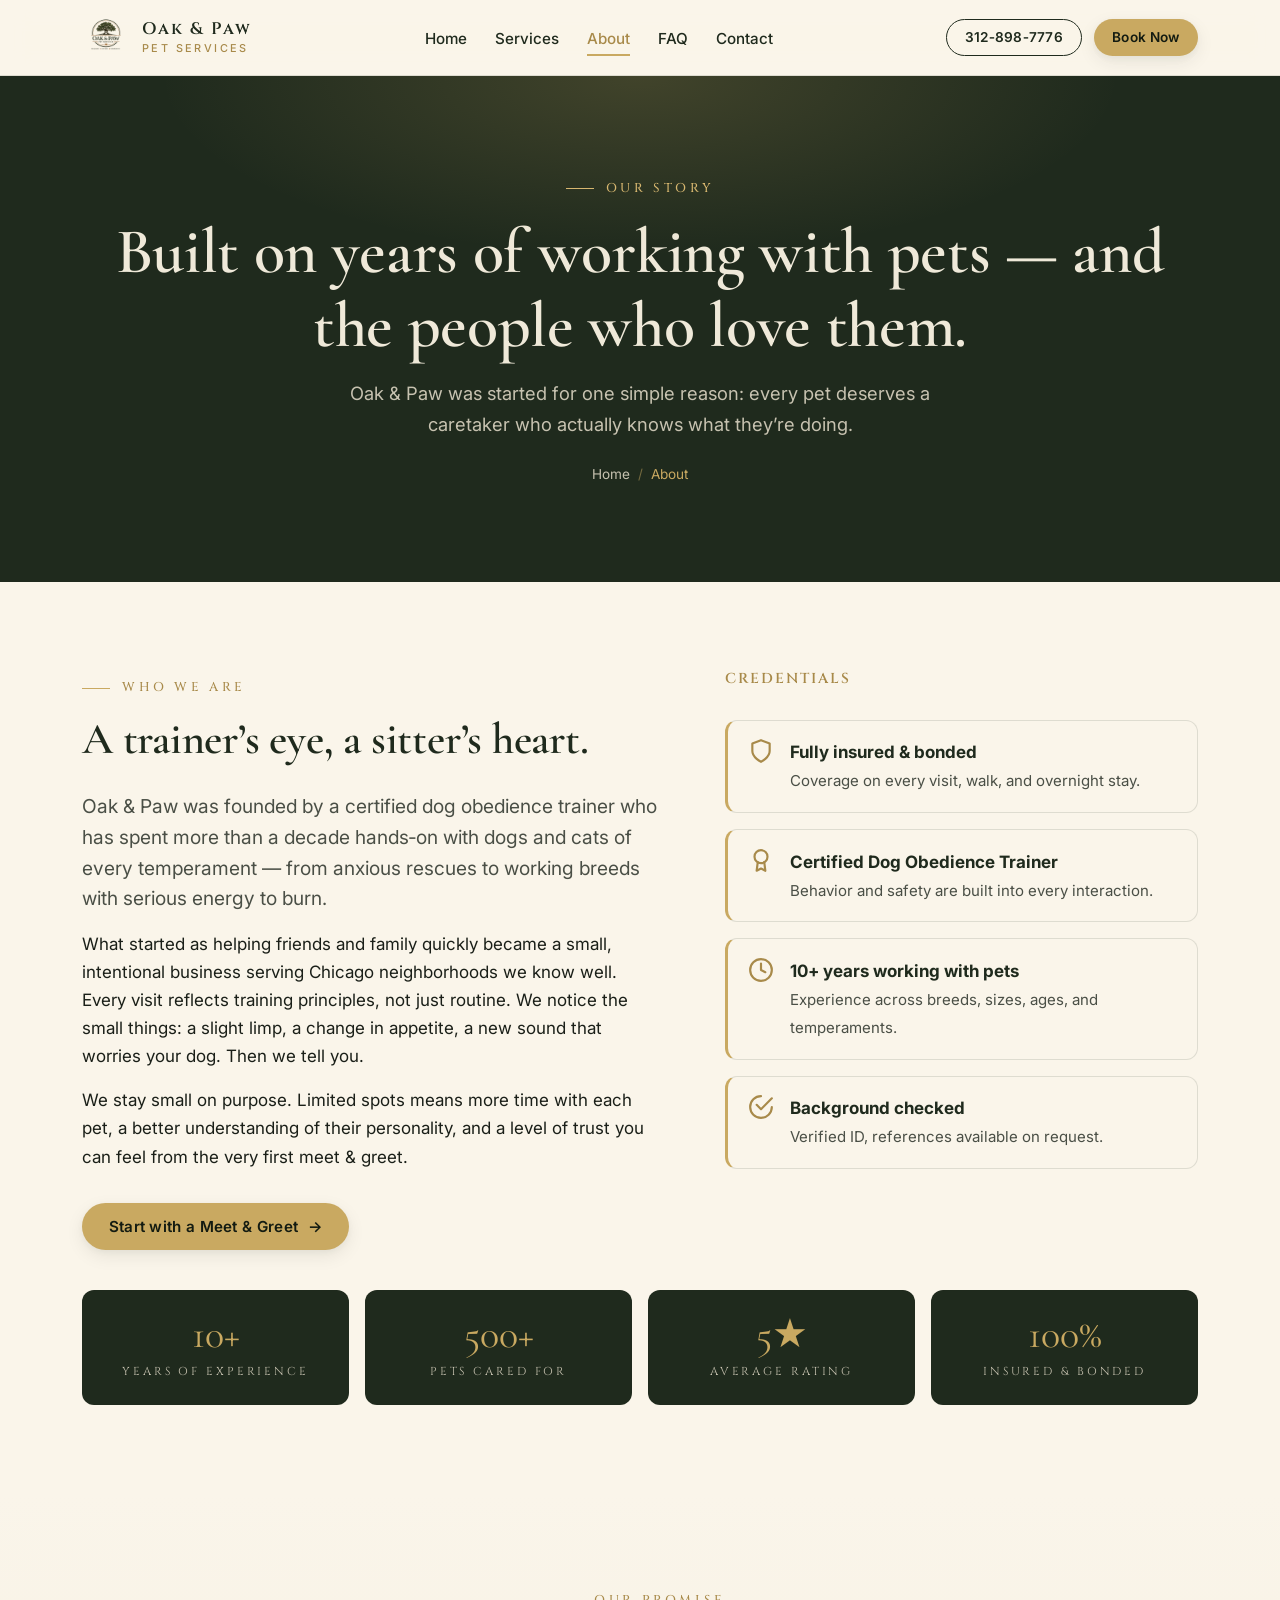
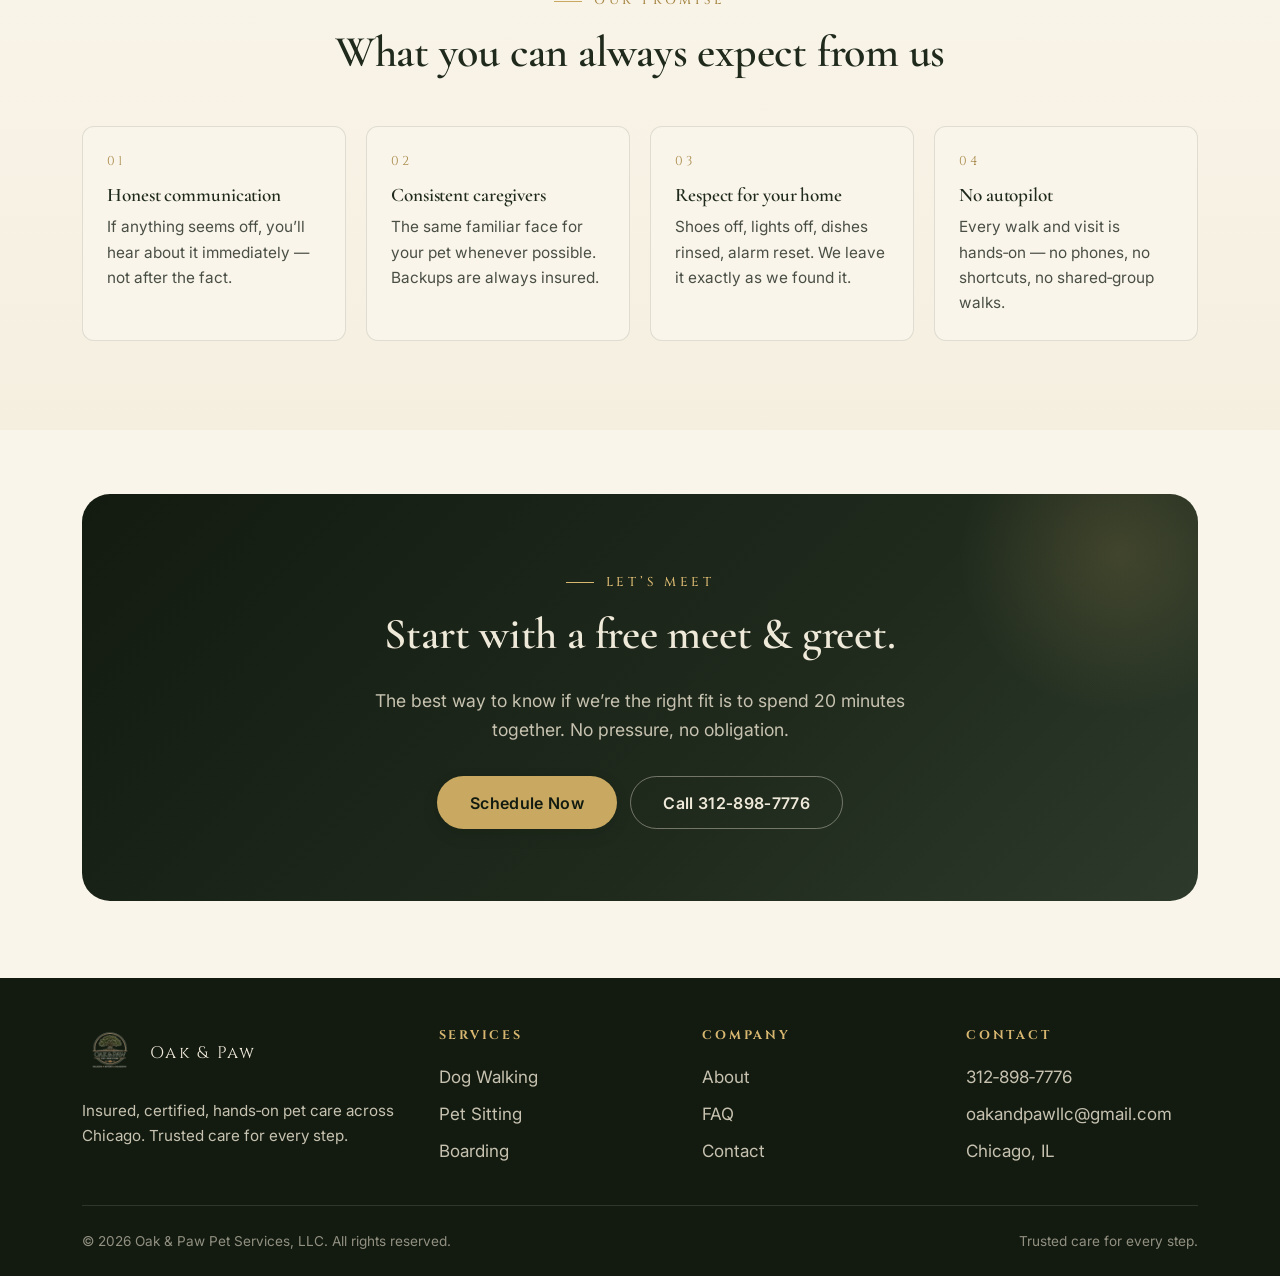
==== commit 5870893c: "Remove skip-to-content link from all pages Co-Authored-By: Claude Opus 4.7 <noreply@anthropic.com>" ====
--- a/about.html
+++ b/about.html
@@ -24,8 +24,6 @@
   <link rel="stylesheet" href="styles.css" />
 </head>
 <body>
-  <a class="skip-link" href="#main">Skip to content</a>
-
   <header class="site-header">
     <div class="container nav">
       <a class="nav-brand" href="/" aria-label="Oak and Paw Pet Services — home">
--- a/styles.css
+++ b/styles.css
@@ -66,16 +66,6 @@
 
 ::selection { background: var(--gold); color: var(--forest-deep); }
 
-/* Skip link */
-.skip-link {
-  position: absolute; top: -40px; left: 1rem;
-  background: var(--forest); color: var(--on-dark);
-  padding: .6rem 1rem; border-radius: var(--radius-sm);
-  text-decoration: none; z-index: 1000;
-  transition: top .15s var(--ease);
-}
-.skip-link:focus { top: 1rem; }
-
 /* Focus ring */
 :focus-visible {
   outline: 2px solid var(--gold);
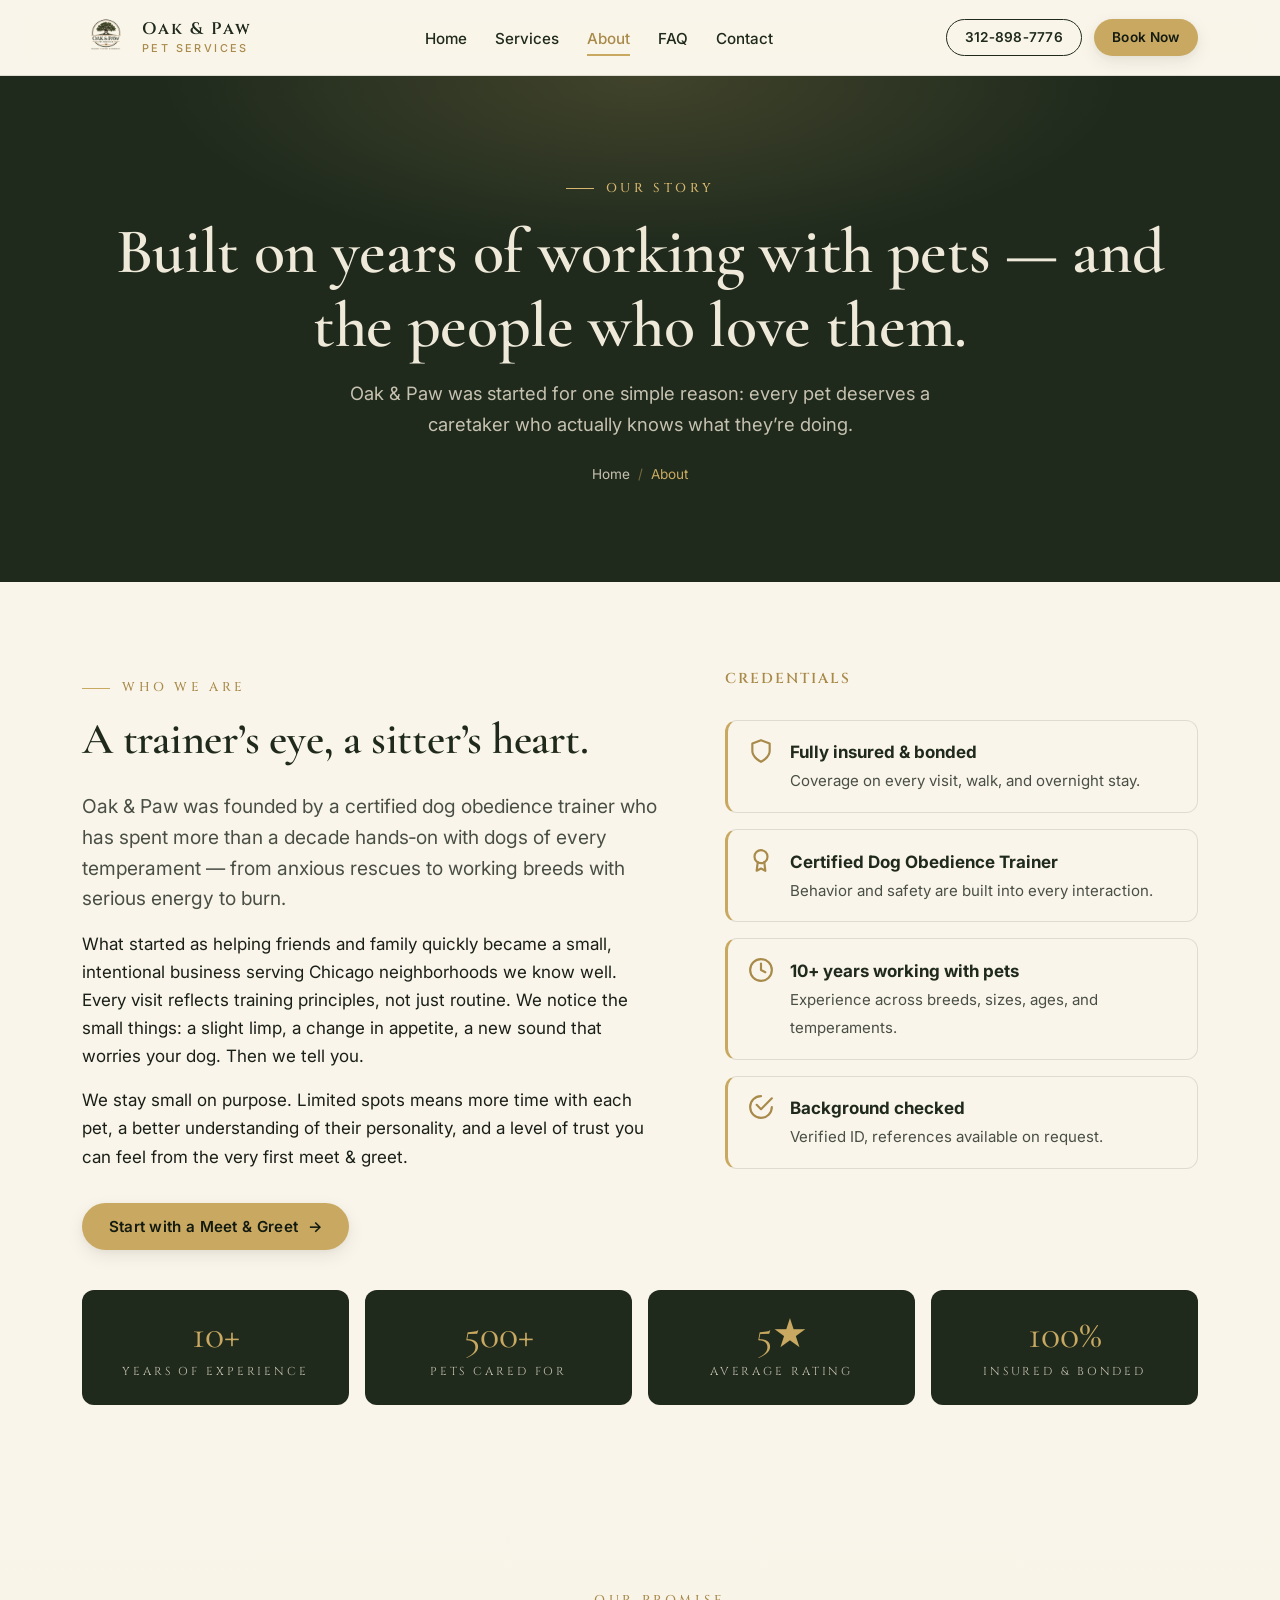
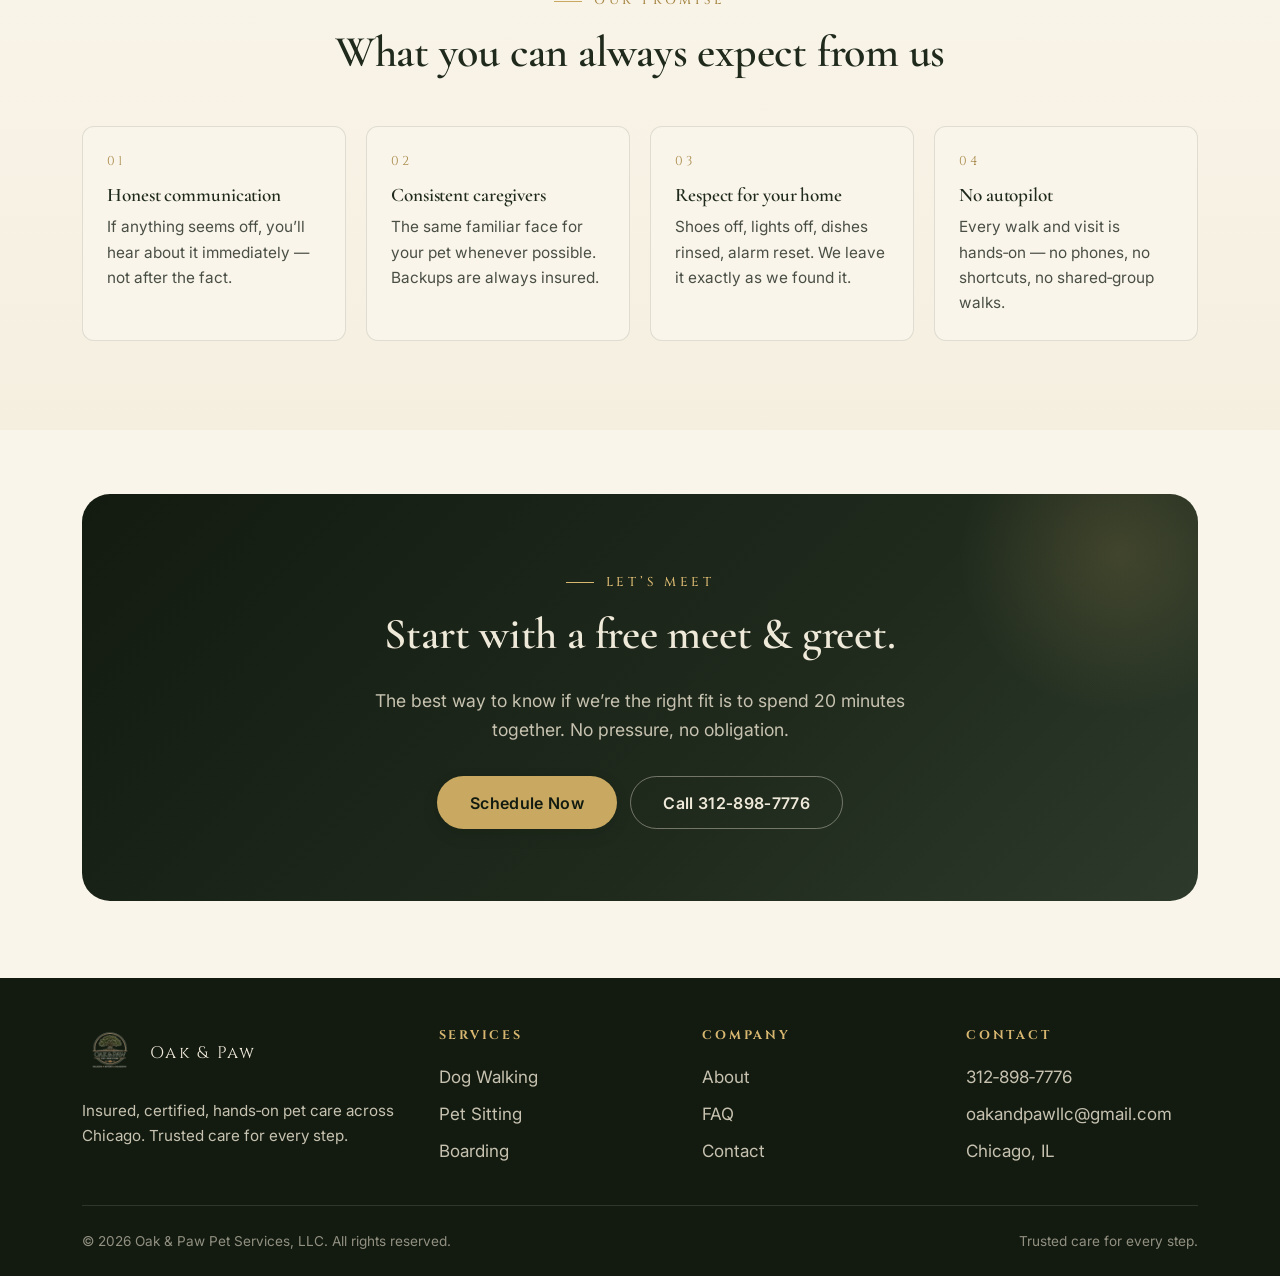
==== commit 02bdf91b: "Limit pet references to dogs only Remove cat/rabbit/reptile mentions, swap cat testimonial for a dog" ====
--- a/about.html
+++ b/about.html
@@ -68,7 +68,7 @@
           <div class="reveal">
             <span class="eyebrow">Who we are</span>
             <h2 id="story-title">A trainer’s eye, a sitter’s heart.</h2>
-            <p class="lead">Oak &amp; Paw was founded by a certified dog obedience trainer who has spent more than a decade hands‑on with dogs and cats of every temperament — from anxious rescues to working breeds with serious energy to burn.</p>
+            <p class="lead">Oak &amp; Paw was founded by a certified dog obedience trainer who has spent more than a decade hands‑on with dogs of every temperament — from anxious rescues to working breeds with serious energy to burn.</p>
             <p>What started as helping friends and family quickly became a small, intentional business serving Chicago neighborhoods we know well. Every visit reflects training principles, not just routine. We notice the small things: a slight limp, a change in appetite, a new sound that worries your dog. Then we tell you.</p>
             <p>We stay small on purpose. Limited spots means more time with each pet, a better understanding of their personality, and a level of trust you can feel from the very first meet &amp; greet.</p>
             <a class="btn btn-primary" href="contact.html#book" style="margin-top: 1rem;">Start with a Meet &amp; Greet <span class="btn-arrow" aria-hidden="true">→</span></a>
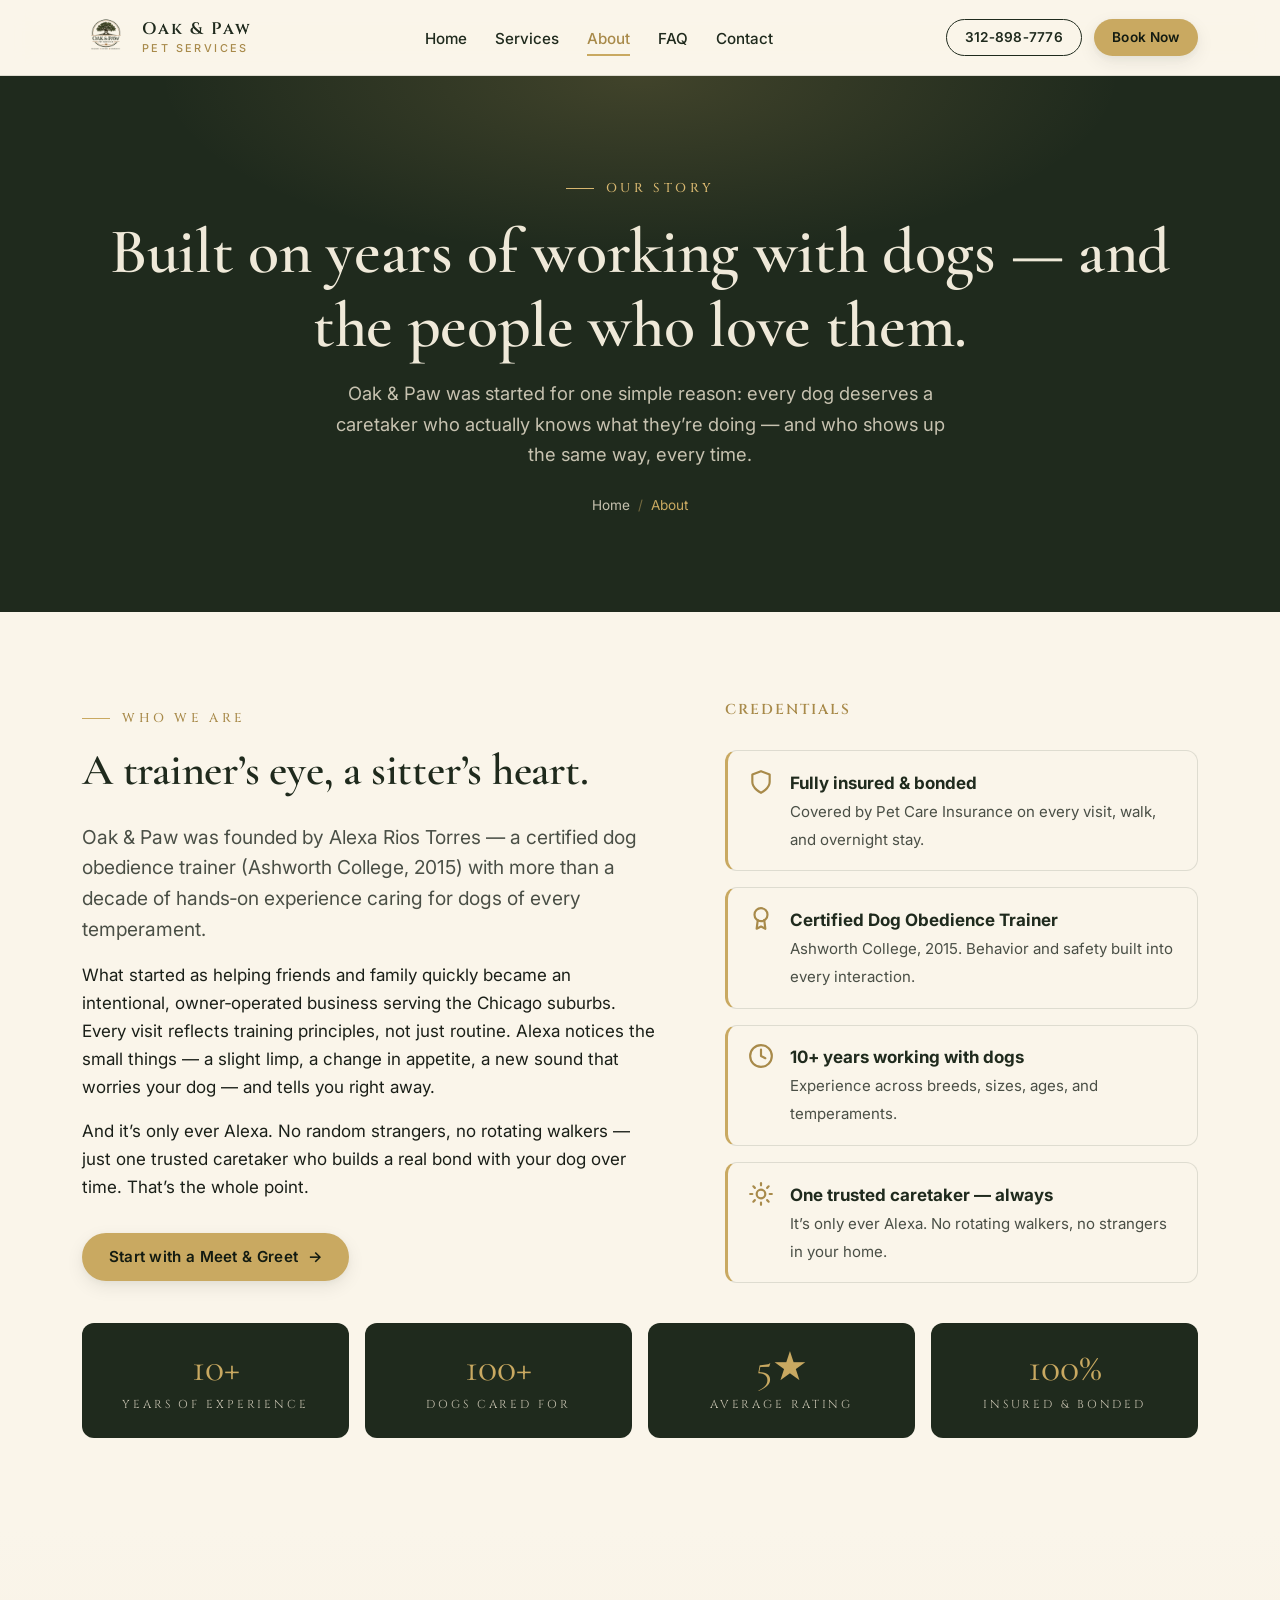
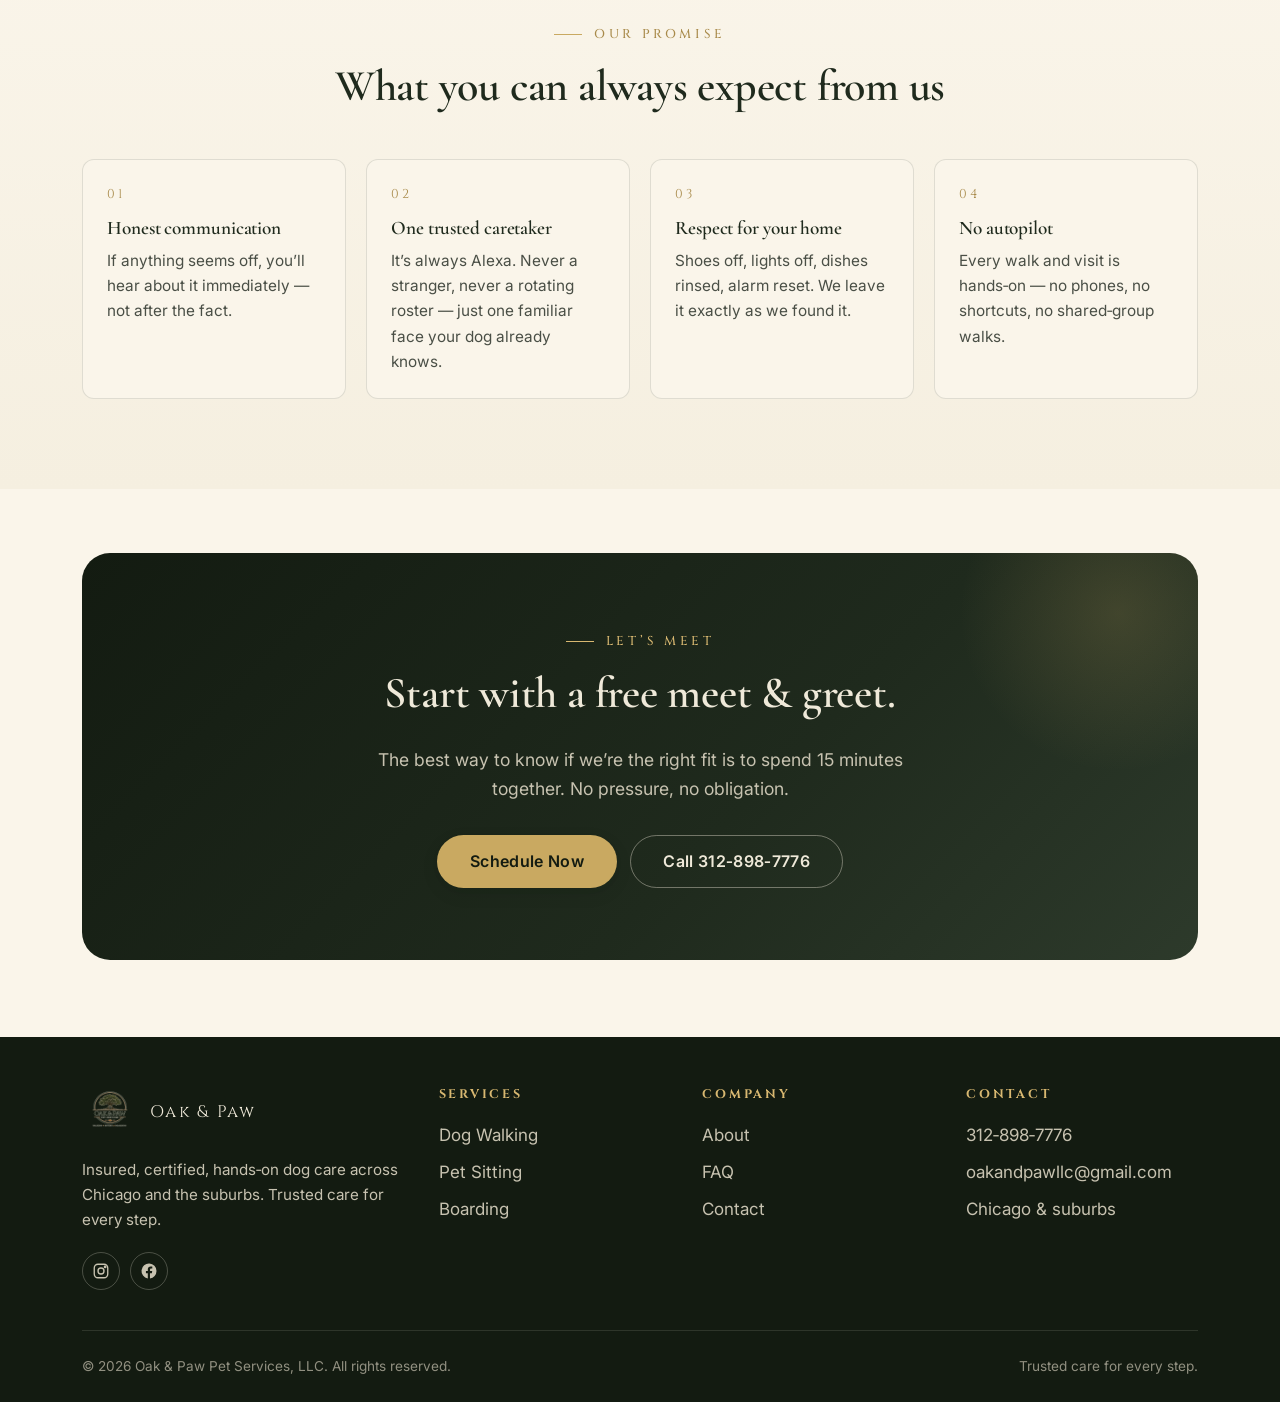
==== commit f742bc14: "Personalize site from Alexa's questionnaire answers - Domain → oaknpaw.com across canonical, OG, sit" ====
--- a/about.html
+++ b/about.html
@@ -5,15 +5,15 @@
   <meta name="viewport" content="width=device-width, initial-scale=1.0" />
   <meta name="theme-color" content="#FAF5EA" media="(prefers-color-scheme: light)" />
   <meta name="theme-color" content="#1F2A1D" media="(prefers-color-scheme: dark)" />
-  <title>About — Oak &amp; Paw Pet Services | Certified Chicago Pet Care</title>
-  <meta name="description" content="A certified dog obedience trainer with 10+ years of experience caring for Chicago’s pets. Insured, bonded, and dedicated to thoughtful, individual care." />
-  <link rel="canonical" href="https://oakandpawpets.com/about.html" />
+  <title>About — Oak &amp; Paw | Alexa Rios Torres, Certified Dog Trainer (Chicago Suburbs)</title>
+  <meta name="description" content="Meet Alexa Rios Torres — certified dog obedience trainer (Ashworth College, 2015) with 10+ years caring for dogs across the Chicago suburbs. Insured, bonded, and the only caretaker your dog will ever meet." />
+  <link rel="canonical" href="https://oaknpaw.com/about.html" />
 
   <meta property="og:type" content="website" />
   <meta property="og:title" content="About — Oak &amp; Paw Pet Services" />
-  <meta property="og:description" content="A certified dog obedience trainer with 10+ years of experience caring for Chicago’s pets." />
-  <meta property="og:url" content="https://oakandpawpets.com/about.html" />
-  <meta property="og:image" content="https://oakandpawpets.com/images/logo.png" />
+  <meta property="og:description" content="Meet Alexa Rios Torres — certified dog obedience trainer with 10+ years caring for dogs across the Chicago suburbs." />
+  <meta property="og:url" content="https://oaknpaw.com/about.html" />
+  <meta property="og:image" content="https://oaknpaw.com/images/logo.png" />
 
   <link rel="icon" type="image/png" href="/images/logo.png" />
   <link rel="apple-touch-icon" href="/images/logo.png" />
@@ -53,8 +53,8 @@
     <section class="page-hero">
       <div class="container">
         <span class="eyebrow">Our story</span>
-        <h1>Built on years of working with pets — and the people who love them.</h1>
-        <p>Oak &amp; Paw was started for one simple reason: every pet deserves a caretaker who actually knows what they’re doing.</p>
+        <h1>Built on years of working with dogs — and the people who love them.</h1>
+        <p>Oak &amp; Paw was started for one simple reason: every dog deserves a caretaker who actually knows what they’re doing — and who shows up the same way, every time.</p>
         <ul class="breadcrumbs">
           <li><a href="/">Home</a></li>
           <li aria-current="page">About</li>
@@ -68,9 +68,9 @@
           <div class="reveal">
             <span class="eyebrow">Who we are</span>
             <h2 id="story-title">A trainer’s eye, a sitter’s heart.</h2>
-            <p class="lead">Oak &amp; Paw was founded by a certified dog obedience trainer who has spent more than a decade hands‑on with dogs of every temperament — from anxious rescues to working breeds with serious energy to burn.</p>
-            <p>What started as helping friends and family quickly became a small, intentional business serving Chicago neighborhoods we know well. Every visit reflects training principles, not just routine. We notice the small things: a slight limp, a change in appetite, a new sound that worries your dog. Then we tell you.</p>
-            <p>We stay small on purpose. Limited spots means more time with each pet, a better understanding of their personality, and a level of trust you can feel from the very first meet &amp; greet.</p>
+            <p class="lead">Oak &amp; Paw was founded by Alexa Rios Torres — a certified dog obedience trainer (Ashworth College, 2015) with more than a decade of hands‑on experience caring for dogs of every temperament.</p>
+            <p>What started as helping friends and family quickly became an intentional, owner‑operated business serving the Chicago suburbs. Every visit reflects training principles, not just routine. Alexa notices the small things — a slight limp, a change in appetite, a new sound that worries your dog — and tells you right away.</p>
+            <p>And it’s only ever Alexa. No random strangers, no rotating walkers — just one trusted caretaker who builds a real bond with your dog over time. That’s the whole point.</p>
             <a class="btn btn-primary" href="contact.html#book" style="margin-top: 1rem;">Start with a Meet &amp; Greet <span class="btn-arrow" aria-hidden="true">→</span></a>
           </div>
           <aside class="reveal">
@@ -78,19 +78,19 @@
             <ul class="credentials">
               <li>
                 <svg viewBox="0 0 24 24" fill="none" stroke="currentColor" stroke-width="2" stroke-linecap="round" stroke-linejoin="round" aria-hidden="true"><path d="M12 22s8-4 8-10V5l-8-3-8 3v7c0 6 8 10 8 10z"/></svg>
-                <div><strong>Fully insured &amp; bonded</strong><span>Coverage on every visit, walk, and overnight stay.</span></div>
+                <div><strong>Fully insured &amp; bonded</strong><span>Covered by Pet Care Insurance on every visit, walk, and overnight stay.</span></div>
               </li>
               <li>
                 <svg viewBox="0 0 24 24" fill="none" stroke="currentColor" stroke-width="2" stroke-linecap="round" stroke-linejoin="round" aria-hidden="true"><circle cx="12" cy="8" r="6"/><path d="M9 13l-1 8 4-2 4 2-1-8"/></svg>
-                <div><strong>Certified Dog Obedience Trainer</strong><span>Behavior and safety are built into every interaction.</span></div>
+                <div><strong>Certified Dog Obedience Trainer</strong><span>Ashworth College, 2015. Behavior and safety built into every interaction.</span></div>
               </li>
               <li>
                 <svg viewBox="0 0 24 24" fill="none" stroke="currentColor" stroke-width="2" stroke-linecap="round" stroke-linejoin="round" aria-hidden="true"><circle cx="12" cy="12" r="10"/><polyline points="12 6 12 12 16 14"/></svg>
-                <div><strong>10+ years working with pets</strong><span>Experience across breeds, sizes, ages, and temperaments.</span></div>
+                <div><strong>10+ years working with dogs</strong><span>Experience across breeds, sizes, ages, and temperaments.</span></div>
               </li>
               <li>
-                <svg viewBox="0 0 24 24" fill="none" stroke="currentColor" stroke-width="2" stroke-linecap="round" stroke-linejoin="round" aria-hidden="true"><path d="M22 12a10 10 0 1 1-10-10"/><path d="M22 4l-10 10-4-4"/></svg>
-                <div><strong>Background checked</strong><span>Verified ID, references available on request.</span></div>
+                <svg viewBox="0 0 24 24" fill="none" stroke="currentColor" stroke-width="2" stroke-linecap="round" stroke-linejoin="round" aria-hidden="true"><circle cx="12" cy="12" r="4"/><path d="M12 2v2"/><path d="M12 20v2"/><path d="M4.93 4.93l1.41 1.41"/><path d="M17.66 17.66l1.41 1.41"/><path d="M2 12h2"/><path d="M20 12h2"/><path d="M6.34 17.66l-1.41 1.41"/><path d="M19.07 4.93l-1.41 1.41"/></svg>
+                <div><strong>One trusted caretaker — always</strong><span>It’s only ever Alexa. No rotating walkers, no strangers in your home.</span></div>
               </li>
             </ul>
           </aside>
@@ -98,7 +98,7 @@
 
         <div class="stat-strip">
           <div class="stat reveal"><span class="num">10+</span><span class="label">Years of experience</span></div>
-          <div class="stat reveal"><span class="num">500+</span><span class="label">Pets cared for</span></div>
+          <div class="stat reveal"><span class="num">100+</span><span class="label">Dogs cared for</span></div>
           <div class="stat reveal"><span class="num">5★</span><span class="label">Average rating</span></div>
           <div class="stat reveal"><span class="num">100%</span><span class="label">Insured &amp; bonded</span></div>
         </div>
@@ -113,7 +113,7 @@
         </div>
         <div class="why-grid">
           <div class="why-item reveal"><span class="num">01</span><h4>Honest communication</h4><p>If anything seems off, you’ll hear about it immediately — not after the fact.</p></div>
-          <div class="why-item reveal"><span class="num">02</span><h4>Consistent caregivers</h4><p>The same familiar face for your pet whenever possible. Backups are always insured.</p></div>
+          <div class="why-item reveal"><span class="num">02</span><h4>One trusted caretaker</h4><p>It’s always Alexa. Never a stranger, never a rotating roster — just one familiar face your dog already knows.</p></div>
           <div class="why-item reveal"><span class="num">03</span><h4>Respect for your home</h4><p>Shoes off, lights off, dishes rinsed, alarm reset. We leave it exactly as we found it.</p></div>
           <div class="why-item reveal"><span class="num">04</span><h4>No autopilot</h4><p>Every walk and visit is hands‑on — no phones, no shortcuts, no shared‑group walks.</p></div>
         </div>
@@ -124,7 +124,7 @@
       <section class="cta-banner reveal" aria-labelledby="about-cta">
         <span class="eyebrow hero-eyebrow">Let’s meet</span>
         <h2 id="about-cta">Start with a free meet &amp; greet.</h2>
-        <p>The best way to know if we’re the right fit is to spend 20 minutes together. No pressure, no obligation.</p>
+        <p>The best way to know if we’re the right fit is to spend 15 minutes together. No pressure, no obligation.</p>
         <div class="cta-actions">
           <a class="btn btn-primary btn-lg" href="contact.html#book">Schedule Now</a>
           <a class="btn btn-ghost-light btn-lg" href="tel:+13128987776">Call 312‑898‑7776</a>
@@ -141,7 +141,15 @@
             <img src="images/logo.png" alt="" width="56" height="56" />
             <span class="name">Oak &amp; Paw</span>
           </div>
-          <p class="footer-tagline">Insured, certified, hands‑on pet care across Chicago. Trusted care for every step.</p>
+          <p class="footer-tagline">Insured, certified, hands‑on dog care across Chicago and the suburbs. Trusted care for every step.</p>
+          <div class="footer-social">
+            <a href="https://instagram.com/_oakandpaw" aria-label="Instagram" target="_blank" rel="noopener">
+              <svg viewBox="0 0 24 24" fill="none" stroke="currentColor" stroke-width="1.8" stroke-linecap="round" stroke-linejoin="round" aria-hidden="true"><rect x="3" y="3" width="18" height="18" rx="5"/><circle cx="12" cy="12" r="4"/><circle cx="17.5" cy="6.5" r="1" fill="currentColor"/></svg>
+            </a>
+            <a href="https://www.facebook.com/share/1EboSwb1is/?mibextid=wwXIfr" aria-label="Facebook" target="_blank" rel="noopener">
+              <svg viewBox="0 0 24 24" fill="currentColor" aria-hidden="true"><path d="M22 12a10 10 0 1 0-11.6 9.9v-7H7.9V12h2.5V9.8c0-2.5 1.5-3.9 3.8-3.9 1.1 0 2.2.2 2.2.2v2.5h-1.3c-1.3 0-1.7.8-1.7 1.6V12h2.9l-.5 2.9h-2.5v7A10 10 0 0 0 22 12z"/></svg>
+            </a>
+          </div>
         </div>
         <div class="footer-col"><h5>Services</h5><ul>
           <li><a href="services.html#walking">Dog Walking</a></li>
@@ -156,7 +164,7 @@
         <div class="footer-col"><h5>Contact</h5><ul>
           <li><a href="tel:+13128987776">312‑898‑7776</a></li>
           <li><a href="mailto:oakandpawllc@gmail.com">oakandpawllc@gmail.com</a></li>
-          <li>Chicago, IL</li>
+          <li>Chicago &amp; suburbs</li>
         </ul></div>
       </div>
       <div class="footer-bottom">
--- a/styles.css
+++ b/styles.css
@@ -575,6 +575,49 @@
 .testimonial .who strong { color: var(--forest); font-family: var(--ff-body); }
 .testimonial .who .stars { color: var(--gold); letter-spacing: 2px; }
 
+/* Social CTA (replaces testimonials when real ones aren't ready) */
+.social-cta {
+  display: grid; gap: 1.25rem;
+  grid-template-columns: repeat(auto-fit, minmax(260px, 1fr));
+  max-width: 720px; margin: 0 auto;
+}
+.social-card {
+  display: flex; align-items: center; gap: 1rem;
+  padding: 1.5rem 1.75rem;
+  background: var(--ivory);
+  border: 1px solid var(--line);
+  border-radius: var(--radius-lg);
+  text-decoration: none;
+  color: inherit;
+  transition: transform .25s var(--ease-out), box-shadow .25s var(--ease-out), border-color .25s var(--ease-out);
+}
+.social-card:hover {
+  transform: translateY(-3px);
+  box-shadow: var(--shadow-md);
+  border-color: var(--gold);
+  color: inherit;
+}
+.social-card .social-icon {
+  width: 52px; height: 52px; flex: none;
+  display: grid; place-items: center;
+  background: linear-gradient(135deg, rgba(201,169,97,.2), rgba(201,169,97,.06));
+  border-radius: 50%;
+  color: var(--gold-deep);
+}
+.social-card .social-icon svg { width: 26px; height: 26px; }
+.social-card strong {
+  display: block;
+  font-family: var(--ff-serif);
+  font-size: 1.25rem;
+  color: var(--forest);
+  margin-bottom: .15rem;
+}
+.social-card span {
+  display: block;
+  font-size: .9rem;
+  color: var(--muted);
+}
+
 /* CTA banner ------------------------------------------------------------- */
 .cta-banner {
   background: linear-gradient(135deg, var(--forest-deep), var(--forest) 60%, var(--forest-soft));
@@ -827,6 +870,25 @@
 }
 .footer-tagline { margin-top: 1rem; max-width: 320px; font-size: .95rem; }
 
+.footer-social {
+  display: flex; gap: .65rem; margin-top: 1.25rem;
+}
+.footer-social a {
+  width: 38px; height: 38px;
+  display: grid; place-items: center;
+  border: 1px solid rgba(239, 233, 217, .25);
+  border-radius: 50%;
+  color: var(--on-dark-soft);
+  transition: color .2s var(--ease), border-color .2s var(--ease), background .2s var(--ease), transform .2s var(--ease);
+}
+.footer-social a:hover {
+  color: var(--forest-deep);
+  background: var(--gold);
+  border-color: var(--gold);
+  transform: translateY(-2px);
+}
+.footer-social svg { width: 18px; height: 18px; }
+
 .footer-col h5 {
   font-family: var(--ff-display);
   font-size: .78rem; letter-spacing: .22em; text-transform: uppercase;
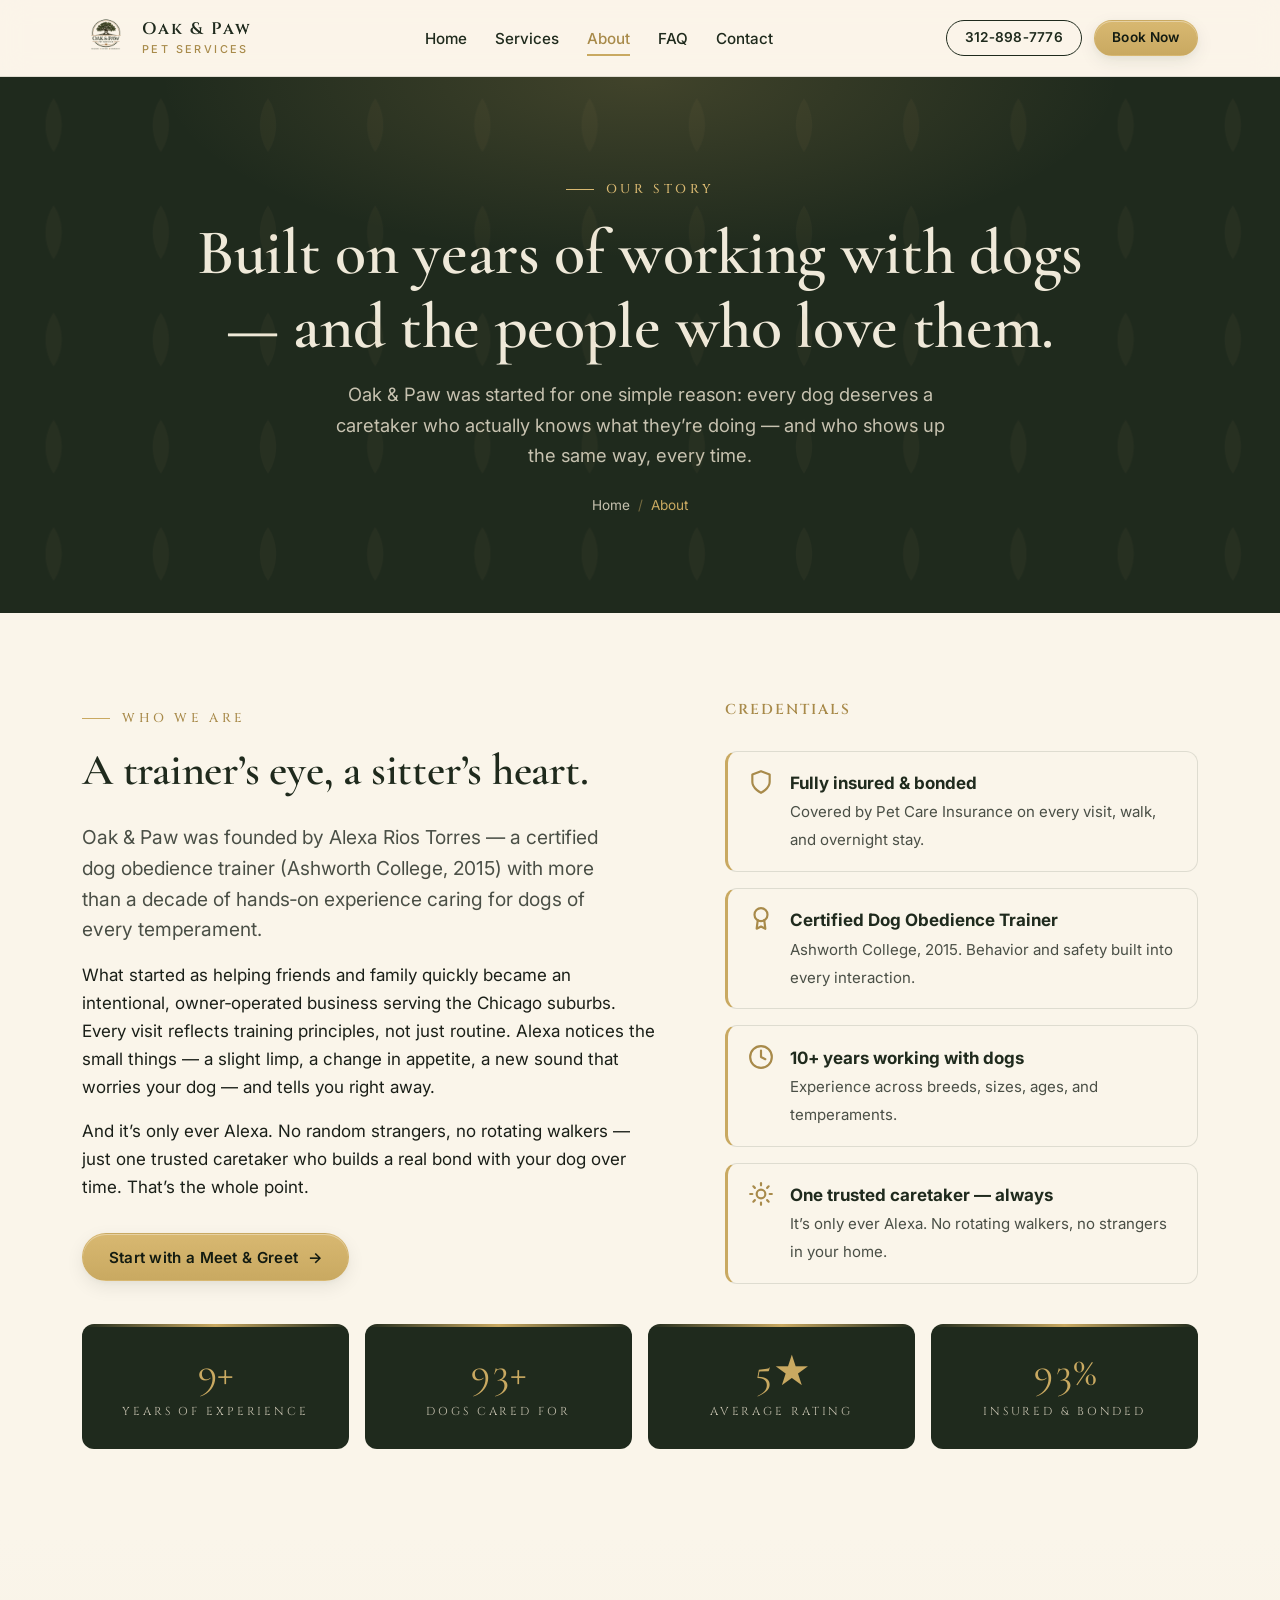
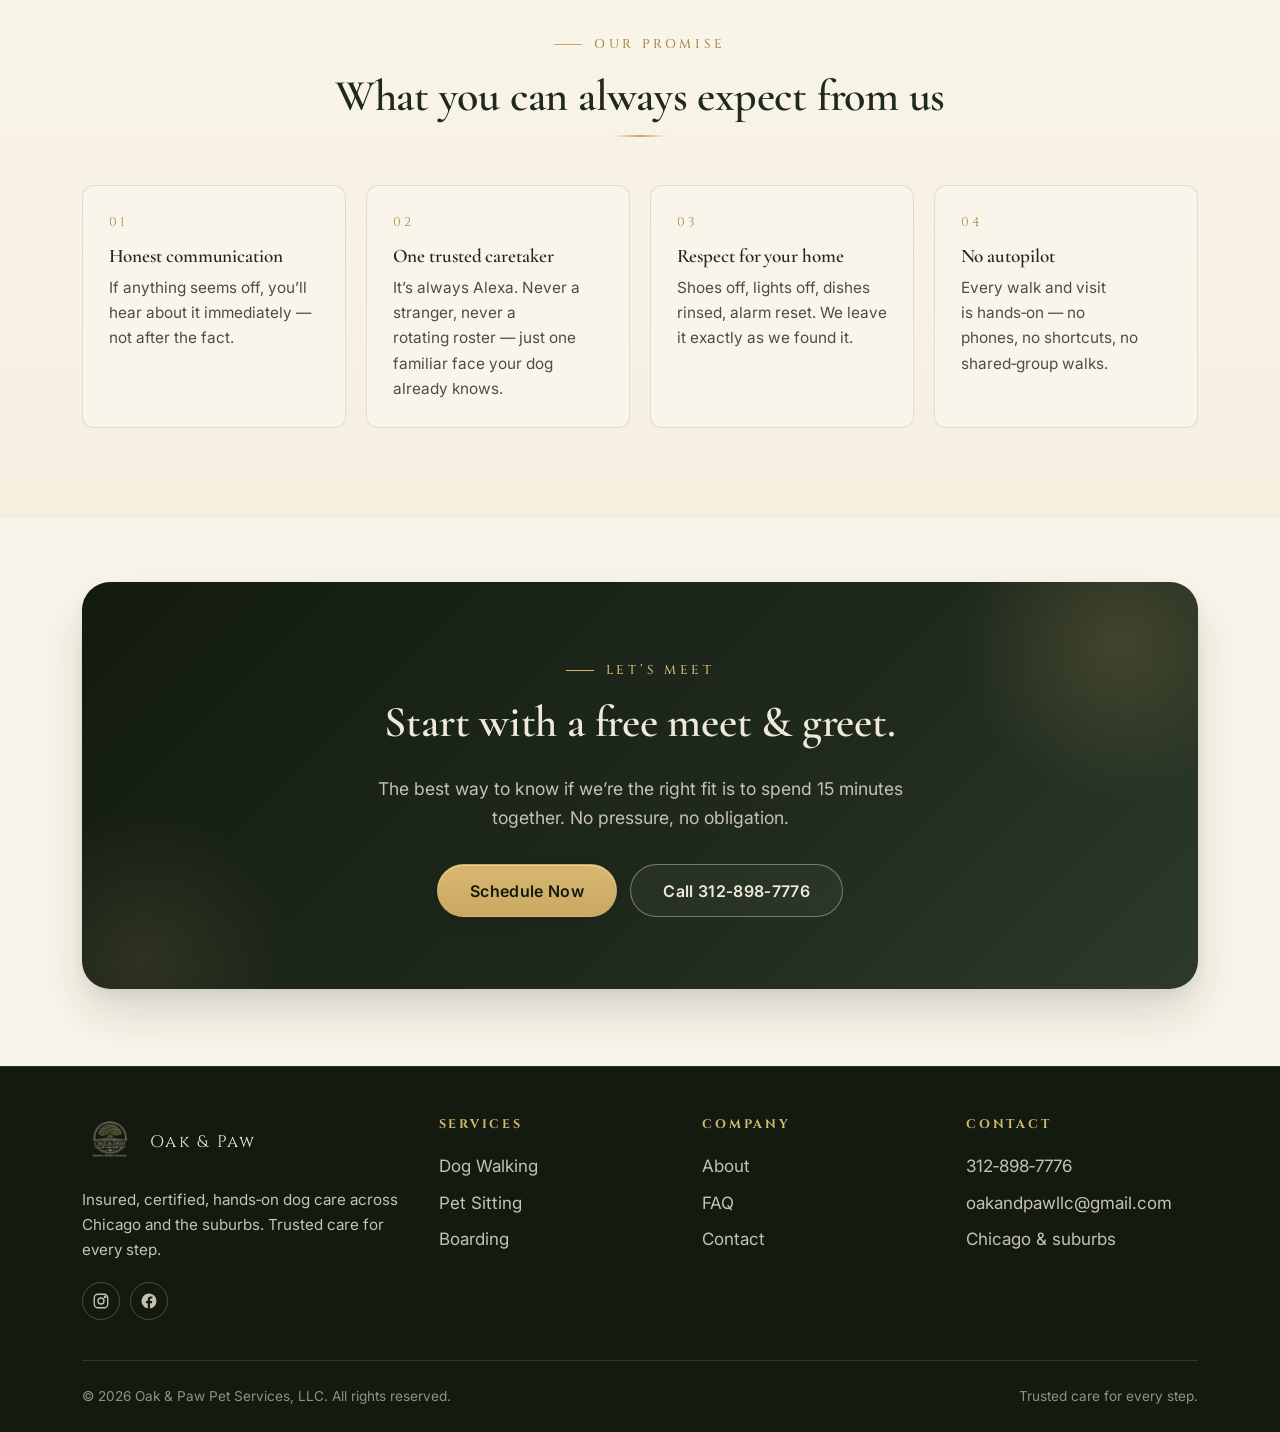
==== commit 8668d9d4: "Polish UI, fix reveal/scroll bugs, improve responsiveness - Fix no-JS bug where scroll-reveal sectio" ====
--- a/about.html
+++ b/about.html
@@ -2,6 +2,7 @@
 <html lang="en">
 <head>
   <meta charset="UTF-8" />
+  <script>document.documentElement.classList.add('js');</script>
   <meta name="viewport" content="width=device-width, initial-scale=1.0" />
   <meta name="theme-color" content="#FAF5EA" media="(prefers-color-scheme: light)" />
   <meta name="theme-color" content="#1F2A1D" media="(prefers-color-scheme: dark)" />
--- a/styles.css
+++ b/styles.css
@@ -24,6 +24,7 @@
   --shadow-sm:  0 1px 2px rgba(19, 27, 17, 0.06), 0 1px 3px rgba(19, 27, 17, 0.04);
   --shadow-md:  0 6px 18px rgba(19, 27, 17, 0.08), 0 2px 6px rgba(19, 27, 17, 0.04);
   --shadow-lg:  0 24px 48px rgba(19, 27, 17, 0.14), 0 8px 16px rgba(19, 27, 17, 0.06);
+  --shadow-xl:  0 40px 80px -24px rgba(19, 27, 17, 0.28), 0 16px 32px -16px rgba(19, 27, 17, 0.12);
 
   --radius-sm:  6px;
   --radius:     12px;
@@ -32,6 +33,7 @@
 
   --container:  1180px;
   --gutter:     clamp(1rem, 3vw, 2rem);
+  --header-h:   76px;
 
   --ff-display: "Cinzel", "Trajan Pro", "Cormorant Garamond", "Times New Roman", serif;
   --ff-serif:   "Cormorant Garamond", "Iowan Old Style", "Apple Garamond", Georgia, serif;
@@ -43,7 +45,12 @@
 
 /* Reset / base ----------------------------------------------------------- */
 *, *::before, *::after { box-sizing: border-box; }
-html { -webkit-text-size-adjust: 100%; text-size-adjust: 100%; scroll-behavior: smooth; }
+html {
+  -webkit-text-size-adjust: 100%;
+  text-size-adjust: 100%;
+  scroll-behavior: smooth;
+  scroll-padding-top: calc(var(--header-h) + 18px);   /* keep anchors clear of the sticky header */
+}
 @media (prefers-reduced-motion: reduce) { html { scroll-behavior: auto; } }
 
 body {
@@ -56,7 +63,9 @@
   -webkit-font-smoothing: antialiased;
   -moz-osx-font-smoothing: grayscale;
   text-rendering: optimizeLegibility;
-}
+  overflow-x: hidden;            /* guard against any decorative overflow */
+}
+body.nav-open { overflow: hidden; }   /* lock scroll while the mobile menu is open */
 
 img, svg, video { display: block; max-width: 100%; height: auto; }
 a { color: var(--forest); text-decoration-color: rgba(31,42,29,.25); text-underline-offset: 3px; transition: color .2s var(--ease), text-decoration-color .2s var(--ease); }
@@ -65,6 +74,8 @@
 button { font: inherit; cursor: pointer; }
 
 ::selection { background: var(--gold); color: var(--forest-deep); }
+
+input, select, textarea { accent-color: var(--gold); }
 
 /* Focus ring */
 :focus-visible {
@@ -74,7 +85,15 @@
 }
 
 /* Typography ------------------------------------------------------------- */
-h1, h2, h3, h4 { font-family: var(--ff-serif); font-weight: 600; color: var(--forest); line-height: 1.15; letter-spacing: -.005em; margin: 0 0 .6em; }
+h1, h2, h3, h4 {
+  font-family: var(--ff-serif);
+  font-weight: 600;
+  color: var(--forest);
+  line-height: 1.15;
+  letter-spacing: -.005em;
+  margin: 0 0 .6em;
+  text-wrap: balance;            /* tidy, even line breaks on headings */
+}
 h1 { font-size: clamp(2.4rem, 5.4vw, 4rem); }
 h2 { font-size: clamp(1.9rem, 3.6vw, 2.75rem); }
 h3 { font-size: clamp(1.25rem, 2vw, 1.55rem); }
@@ -101,7 +120,7 @@
 }
 
 p { margin: 0 0 1rem; }
-p.lead { font-size: 1.2rem; color: var(--ink-soft); max-width: 60ch; line-height: 1.6; }
+p.lead { font-size: 1.2rem; color: var(--ink-soft); max-width: 60ch; line-height: 1.6; text-wrap: pretty; }
 
 .display {
   font-family: var(--ff-display);
@@ -122,7 +141,16 @@
 section.tight { padding-block: clamp(2.5rem, 5vw, 4rem); }
 
 .section-head { max-width: 720px; margin: 0 auto 3rem; text-align: center; }
-.section-head p { color: var(--ink-soft); font-size: 1.1rem; }
+.section-head p { color: var(--ink-soft); font-size: 1.1rem; text-wrap: pretty; }
+.section-head h2 { position: relative; }
+/* subtle gold rule under centered section headings */
+.section-head h2::after {
+  content: "";
+  display: block;
+  width: 54px; height: 2px;
+  margin: .85rem auto 0;
+  background: linear-gradient(90deg, transparent, var(--gold), transparent);
+}
 
 .divider {
   display: flex; align-items: center; gap: 1rem;
@@ -152,17 +180,19 @@
   cursor: pointer;
   line-height: 1;
 }
-.btn:hover { transform: translateY(-1px); }
 .btn:active { transform: translateY(0); }
 .btn-arrow { transition: transform .25s var(--ease); }
-.btn:hover .btn-arrow { transform: translateX(4px); }
+@media (hover: hover) {
+  .btn:hover { transform: translateY(-2px); }
+  .btn:hover .btn-arrow { transform: translateX(4px); }
+}
 
 .btn-primary {
-  background: var(--gold);
+  background: linear-gradient(180deg, var(--gold-warm), var(--gold));
   color: var(--forest-deep);
-  box-shadow: var(--shadow-md);
-}
-.btn-primary:hover { background: var(--gold-warm); color: var(--forest-deep); box-shadow: var(--shadow-lg); }
+  box-shadow: var(--shadow-md), inset 0 1px 0 rgba(255,255,255,.35);
+}
+.btn-primary:hover { background: linear-gradient(180deg, #e2c483, var(--gold-warm)); color: var(--forest-deep); box-shadow: var(--shadow-lg), inset 0 1px 0 rgba(255,255,255,.4); }
 
 .btn-outline {
   background: transparent;
@@ -172,7 +202,7 @@
 .btn-outline:hover { background: var(--forest); color: var(--on-dark); }
 
 .btn-ghost-light {
-  background: transparent;
+  background: rgba(239, 233, 217, .04);
   color: var(--on-dark);
   border-color: rgba(239, 233, 217, .4);
 }
@@ -184,16 +214,21 @@
 /* Header / nav ----------------------------------------------------------- */
 .site-header {
   position: sticky; top: 0; z-index: 50;
-  background: rgba(250, 245, 234, 0.85);
+  background: rgba(250, 245, 234, 0.82);
   backdrop-filter: saturate(140%) blur(14px);
   -webkit-backdrop-filter: saturate(140%) blur(14px);
   border-bottom: 1px solid var(--line);
-}
-.site-header.scrolled { box-shadow: var(--shadow-sm); }
+  transition: box-shadow .3s var(--ease), background .3s var(--ease);
+}
+.site-header.scrolled {
+  box-shadow: var(--shadow-sm);
+  background: rgba(250, 245, 234, 0.92);
+}
 
 .nav {
   display: flex; align-items: center; justify-content: space-between;
   gap: 1.5rem; padding-block: .85rem;
+  min-height: var(--header-h);
 }
 .nav-brand {
   display: inline-flex; align-items: center; gap: .75rem;
@@ -238,6 +273,9 @@
 .nav-list a[aria-current="page"]::after { transform: scaleX(1); }
 .nav-list a[aria-current="page"] { color: var(--gold-deep); }
 
+/* CTAs injected into the mobile menu by script.js */
+.nav-mobile-cta { display: none; }
+
 .nav-cta { display: flex; align-items: center; gap: .75rem; }
 
 .nav-toggle {
@@ -267,8 +305,7 @@
 
 @media (max-width: 880px) {
   .nav-toggle { display: inline-flex; }
-  .nav-list, .nav .nav-cta .btn-outline { display: none; }
-  .nav-cta .btn-primary { padding: .75rem 1.2rem; font-size: .85rem; }
+  .nav-list, .nav .nav-cta { display: none; }
 
   .nav-list.is-open {
     display: flex;
@@ -279,11 +316,20 @@
     border-bottom: 1px solid var(--line);
     box-shadow: var(--shadow-md);
     padding: .5rem var(--gutter) 1.25rem;
+    max-height: calc(100dvh - var(--header-h));
+    overflow-y: auto;
   }
   .nav-list.is-open li { border-bottom: 1px solid var(--line); }
-  .nav-list.is-open li:last-child { border-bottom: 0; }
-  .nav-list.is-open a { display: block; padding: 1rem 0; font-size: 1.05rem; }
+  .nav-list.is-open a { display: block; padding: 1rem .25rem; font-size: 1.05rem; }
   .nav-list.is-open a::after { display: none; }
+
+  /* phone + book buttons cloned into the menu footer */
+  .nav-list.is-open .nav-mobile-cta {
+    display: grid; gap: .65rem;
+    border-bottom: 0;
+    padding-top: 1.1rem;
+  }
+  .nav-list.is-open .nav-mobile-cta .btn { width: 100%; }
 }
 
 /* Hero ------------------------------------------------------------------- */
@@ -307,13 +353,13 @@
   content: "";
   position: absolute; inset: 0;
   background-image: url("data:image/svg+xml;utf8,<svg xmlns='http://www.w3.org/2000/svg' viewBox='0 0 200 200'><defs><pattern id='p' width='40' height='40' patternUnits='userSpaceOnUse'><path d='M20 8c-4 6-4 14 0 20 4-6 4-14 0-20z' fill='%23C9A961' opacity='0.06'/></pattern></defs><rect width='200' height='200' fill='url(%23p)'/></svg>");
-  opacity: .55;
+  opacity: .5;
   pointer-events: none;
   z-index: -1;
 }
 
 .hero-inner {
-  padding-block: clamp(4rem, 10vw, 7rem);
+  padding-block: clamp(3.5rem, 9vw, 6.5rem);
   display: grid;
   gap: clamp(2rem, 5vw, 4rem);
   grid-template-columns: minmax(0, 1fr);
@@ -339,10 +385,10 @@
   display: block;
   font-family: var(--ff-display);
   font-weight: 500;
-  font-size: .55em;
-  letter-spacing: .22em;
+  font-size: .5em;
+  letter-spacing: .2em;
   color: var(--gold);
-  margin-top: 1rem;
+  margin-top: 1.1rem;
   text-transform: uppercase;
 }
 
@@ -350,42 +396,72 @@
 
 .hero-actions { display: flex; flex-wrap: wrap; gap: .85rem; align-items: center; }
 
+/* Hero medallion: logo mounted on a cream disc so it reads on the dark hero */
 .hero-media {
   position: relative;
   aspect-ratio: 1 / 1;
-  max-width: 480px;
+  max-width: 440px;
   margin: 0 auto;
   width: 100%;
+}
+.hero-media::before {
+  content: "";
+  position: absolute; inset: 4%;
+  border-radius: 50%;
+  background: radial-gradient(circle, rgba(201, 169, 97, .35), transparent 62%);
+  filter: blur(8px);
+  z-index: -1;
 }
 .hero-media .ring {
   position: absolute; inset: 0;
   border-radius: 50%;
   border: 1px solid rgba(201, 169, 97, .35);
 }
-.hero-media .ring.r2 { inset: 6%; border-color: rgba(201, 169, 97, .25); }
+.hero-media .ring.r2 { inset: 6%; border-color: rgba(201, 169, 97, .25); border-style: dashed; }
 .hero-media .ring.r3 { inset: 12%; border-color: rgba(201, 169, 97, .18); }
 .hero-media .logo-wrap {
-  position: absolute; inset: 18%;
+  position: absolute; inset: 17%;
   display: grid; place-items: center;
-  background: radial-gradient(circle, rgba(245,239,224,.06), transparent 70%);
+  padding: 11%;
+  background: radial-gradient(circle at 50% 36%, var(--ivory), var(--cream) 80%);
   border-radius: 50%;
+  box-shadow:
+    inset 0 0 0 1px rgba(201, 169, 97, .55),
+    inset 0 2px 10px rgba(255, 255, 255, .6),
+    0 30px 60px -22px rgba(0, 0, 0, .6);
 }
 .hero-media img {
   width: 100%;
-  filter: drop-shadow(0 12px 40px rgba(0,0,0,.4));
+  filter: drop-shadow(0 6px 14px rgba(19, 27, 17, .18));
 }
 @media (prefers-reduced-motion: no-preference) {
   .hero-media .ring { animation: spin 60s linear infinite; }
-  .hero-media .ring.r2 { animation-duration: 80s; animation-direction: reverse; }
-  .hero-media .ring.r3 { animation-duration: 100s; }
+  .hero-media .ring.r2 { animation-duration: 90s; animation-direction: reverse; }
+  .hero-media .ring.r3 { animation-duration: 120s; }
 }
 @keyframes spin { to { transform: rotate(360deg); } }
+
+/* gentle entrance for hero copy (only when JS confirms support) */
+.js .hero-inner > div:first-child > * {
+  opacity: 0;
+  transform: translateY(16px);
+  animation: heroIn .8s var(--ease-out) forwards;
+}
+.js .hero-inner > div:first-child > *:nth-child(1) { animation-delay: .05s; }
+.js .hero-inner > div:first-child > *:nth-child(2) { animation-delay: .14s; }
+.js .hero-inner > div:first-child > *:nth-child(3) { animation-delay: .23s; }
+.js .hero-inner > div:first-child > *:nth-child(4) { animation-delay: .32s; }
+@keyframes heroIn { to { opacity: 1; transform: none; } }
+@media (prefers-reduced-motion: reduce) {
+  .js .hero-inner > div:first-child > * { opacity: 1; transform: none; animation: none; }
+}
 
 /* Trust strip ------------------------------------------------------------ */
 .trust {
   background: var(--forest-deep);
   color: var(--on-dark);
   padding-block: 1.25rem;
+  border-top: 1px solid rgba(201, 169, 97, .2);
 }
 .trust-list {
   display: flex; flex-wrap: wrap; align-items: center; justify-content: center;
@@ -403,7 +479,10 @@
 /* Cards ------------------------------------------------------------------ */
 .service-grid {
   display: grid; gap: 1.5rem;
-  grid-template-columns: repeat(auto-fit, minmax(280px, 1fr));
+  grid-template-columns: 1fr;          /* phones: clean single column, no orphan card */
+}
+@media (min-width: 720px) {
+  .service-grid { grid-template-columns: repeat(3, 1fr); }   /* tablet & up: even 3-up */
 }
 
 .service-card {
@@ -425,19 +504,25 @@
   transform: scaleX(0); transform-origin: left;
   transition: transform .4s var(--ease-out);
 }
-.service-card:hover {
-  transform: translateY(-4px);
-  box-shadow: var(--shadow-lg);
-  border-color: rgba(201, 169, 97, .4);
-}
-.service-card:hover::before { transform: scaleX(1); }
+@media (hover: hover) {
+  .service-card:hover {
+    transform: translateY(-6px);
+    box-shadow: var(--shadow-lg);
+    border-color: rgba(201, 169, 97, .4);
+  }
+  .service-card:hover::before { transform: scaleX(1); }
+  .service-card:hover .service-icon { transform: scale(1.06) rotate(-3deg); }
+}
+.service-card:focus-visible { transform: translateY(-6px); box-shadow: var(--shadow-lg); }
 
 .service-icon {
   width: 64px; height: 64px;
   display: grid; place-items: center;
   border-radius: 50%;
-  background: linear-gradient(135deg, rgba(201,169,97,.18), rgba(201,169,97,.05));
+  background: linear-gradient(135deg, rgba(201,169,97,.2), rgba(201,169,97,.05));
+  border: 1px solid rgba(201, 169, 97, .25);
   color: var(--gold-deep);
+  transition: transform .3s var(--ease-out);
 }
 .service-icon svg { width: 32px; height: 32px; }
 .service-card h3 { margin: 0; }
@@ -449,7 +534,11 @@
   font-size: .9rem; letter-spacing: .03em;
   display: inline-flex; align-items: center; gap: .4rem;
 }
-.service-card:hover .more { color: var(--forest); }
+.service-card .more span { transition: transform .25s var(--ease); }
+@media (hover: hover) {
+  .service-card:hover .more { color: var(--forest); }
+  .service-card:hover .more span { transform: translateX(4px); }
+}
 
 /* Why us ----------------------------------------------------------------- */
 .why {
@@ -458,16 +547,18 @@
 }
 .why-grid {
   display: grid; gap: 1.25rem;
-  grid-template-columns: repeat(auto-fit, minmax(240px, 1fr));
+  grid-template-columns: repeat(auto-fit, minmax(min(100%, 240px), 1fr));
 }
 .why-item {
-  padding: 1.5rem;
+  padding: 1.6rem;
   background: var(--ivory);
   border: 1px solid var(--line);
   border-radius: var(--radius);
-  transition: border-color .25s var(--ease), transform .25s var(--ease);
-}
-.why-item:hover { border-color: var(--gold); transform: translateY(-2px); }
+  transition: border-color .25s var(--ease), transform .25s var(--ease), box-shadow .25s var(--ease);
+}
+@media (hover: hover) {
+  .why-item:hover { border-color: var(--gold); transform: translateY(-3px); box-shadow: var(--shadow-md); }
+}
 .why-item .num {
   font-family: var(--ff-display);
   font-size: .8rem; letter-spacing: .25em;
@@ -476,7 +567,7 @@
   display: block;
 }
 .why-item h4 { color: var(--forest); margin: 0 0 .5rem; font-family: var(--ff-serif); font-size: 1.2rem; }
-.why-item p { color: var(--ink-soft); margin: 0; font-size: .96rem; }
+.why-item p { color: var(--ink-soft); margin: 0; font-size: .96rem; text-wrap: pretty; }
 
 /* Detail service blocks (services.html) --------------------------------- */
 .service-detail {
@@ -543,7 +634,7 @@
 }
 .testimonial-grid {
   display: grid; gap: 1.5rem;
-  grid-template-columns: repeat(auto-fit, minmax(280px, 1fr));
+  grid-template-columns: repeat(auto-fit, minmax(min(100%, 280px), 1fr));
 }
 .testimonial {
   background: var(--ivory);
@@ -553,7 +644,7 @@
   position: relative;
 }
 .testimonial::before {
-  content: "“";
+  content: "\201C";
   position: absolute; top: .25rem; left: 1.25rem;
   font-family: var(--ff-serif);
   font-size: 5rem;
@@ -578,7 +669,7 @@
 /* Social CTA (replaces testimonials when real ones aren't ready) */
 .social-cta {
   display: grid; gap: 1.25rem;
-  grid-template-columns: repeat(auto-fit, minmax(260px, 1fr));
+  grid-template-columns: repeat(auto-fit, minmax(min(100%, 260px), 1fr));
   max-width: 720px; margin: 0 auto;
 }
 .social-card {
@@ -591,11 +682,14 @@
   color: inherit;
   transition: transform .25s var(--ease-out), box-shadow .25s var(--ease-out), border-color .25s var(--ease-out);
 }
-.social-card:hover {
-  transform: translateY(-3px);
-  box-shadow: var(--shadow-md);
-  border-color: var(--gold);
-  color: inherit;
+@media (hover: hover) {
+  .social-card:hover {
+    transform: translateY(-4px);
+    box-shadow: var(--shadow-md);
+    border-color: var(--gold);
+    color: inherit;
+  }
+  .social-card:hover .social-icon { transform: scale(1.08); }
 }
 .social-card .social-icon {
   width: 52px; height: 52px; flex: none;
@@ -603,6 +697,7 @@
   background: linear-gradient(135deg, rgba(201,169,97,.2), rgba(201,169,97,.06));
   border-radius: 50%;
   color: var(--gold-deep);
+  transition: transform .25s var(--ease-out);
 }
 .social-card .social-icon svg { width: 26px; height: 26px; }
 .social-card strong {
@@ -628,6 +723,7 @@
   position: relative;
   overflow: hidden;
   margin-block: clamp(2rem, 5vw, 4rem);
+  box-shadow: var(--shadow-lg);
 }
 .cta-banner::before {
   content: "";
@@ -636,8 +732,16 @@
   background: radial-gradient(circle, rgba(201,169,97,.18), transparent 70%);
   pointer-events: none;
 }
+.cta-banner::after {
+  content: "";
+  position: absolute; bottom: -120px; left: -90px;
+  width: 300px; height: 300px;
+  background: radial-gradient(circle, rgba(201,169,97,.12), transparent 70%);
+  pointer-events: none;
+}
+.cta-banner > * { position: relative; }
 .cta-banner h2 { color: var(--on-dark); }
-.cta-banner p { color: var(--on-dark-soft); max-width: 560px; margin: 0 auto 2rem; font-size: 1.1rem; }
+.cta-banner p { color: var(--on-dark-soft); max-width: 560px; margin: 0 auto 2rem; font-size: 1.1rem; text-wrap: pretty; }
 .cta-actions { display: flex; flex-wrap: wrap; justify-content: center; gap: .85rem; }
 
 /* Page hero (inner pages) ------------------------------------------------ */
@@ -655,8 +759,15 @@
   background: radial-gradient(800px 300px at 50% 0%, rgba(201, 169, 97, .2), transparent 60%);
   pointer-events: none;
 }
+.page-hero::after {
+  content: "";
+  position: absolute; inset: 0;
+  background-image: url("data:image/svg+xml;utf8,<svg xmlns='http://www.w3.org/2000/svg' viewBox='0 0 200 200'><defs><pattern id='p' width='40' height='40' patternUnits='userSpaceOnUse'><path d='M20 8c-4 6-4 14 0 20 4-6 4-14 0-20z' fill='%23C9A961' opacity='0.05'/></pattern></defs><rect width='200' height='200' fill='url(%23p)'/></svg>");
+  pointer-events: none;
+}
+.page-hero > .container { position: relative; }
 .page-hero h1 { color: var(--on-dark); margin-bottom: 1rem; }
-.page-hero p { color: var(--on-dark-soft); max-width: 620px; margin: 0 auto; font-size: 1.15rem; }
+.page-hero p { color: var(--on-dark-soft); max-width: 620px; margin: 0 auto; font-size: 1.15rem; text-wrap: pretty; }
 .page-hero .eyebrow { color: var(--gold-warm); }
 .page-hero .eyebrow::before { background: var(--gold-warm); }
 
@@ -690,6 +801,10 @@
   border: 1px solid var(--line);
   border-left: 3px solid var(--gold);
   border-radius: var(--radius);
+  transition: transform .25s var(--ease), box-shadow .25s var(--ease);
+}
+@media (hover: hover) {
+  .credentials li:hover { transform: translateX(4px); box-shadow: var(--shadow-sm); }
 }
 .credentials li svg { width: 26px; height: 26px; color: var(--gold-deep); flex: none; }
 .credentials li strong { display: block; color: var(--forest); }
@@ -697,17 +812,24 @@
 
 .stat-strip {
   display: grid; gap: 1rem;
-  grid-template-columns: repeat(auto-fit, minmax(160px, 1fr));
+  grid-template-columns: repeat(auto-fit, minmax(min(100%, 160px), 1fr));
   margin-top: 2.5rem;
 }
 .stat {
   text-align: center;
-  padding: 1.5rem 1rem;
+  padding: 1.75rem 1rem;
   background: var(--forest);
   color: var(--on-dark);
   border-radius: var(--radius);
-}
-.stat .num { display: block; font-family: var(--ff-serif); color: var(--gold); font-size: 2.5rem; line-height: 1; }
+  position: relative;
+  overflow: hidden;
+}
+.stat::before {
+  content: "";
+  position: absolute; top: 0; left: 0; right: 0; height: 3px;
+  background: linear-gradient(90deg, transparent, var(--gold), transparent);
+}
+.stat .num { display: block; font-family: var(--ff-serif); color: var(--gold); font-size: 2.6rem; line-height: 1; font-variant-numeric: tabular-nums; }
 .stat .label { font-family: var(--ff-display); font-size: .72rem; letter-spacing: .25em; text-transform: uppercase; color: var(--on-dark-soft); margin-top: .5rem; display: block; }
 
 /* FAQ -------------------------------------------------------------------- */
@@ -734,6 +856,7 @@
   font-weight: 600;
 }
 .faq-item summary::-webkit-details-marker { display: none; }
+.faq-item summary:hover { color: var(--gold-deep); }
 .faq-item summary::after {
   content: "";
   width: 26px; height: 26px; flex: none;
@@ -746,6 +869,7 @@
   padding: 0 1.5rem 1.5rem;
   color: var(--ink-soft);
 }
+.faq-item .body p { text-wrap: pretty; }
 
 /* Contact / form --------------------------------------------------------- */
 .contact-grid {
@@ -762,6 +886,14 @@
   position: relative;
   overflow: hidden;
 }
+.contact-info::before {
+  content: "";
+  position: absolute; top: -60px; right: -60px;
+  width: 200px; height: 200px;
+  background: radial-gradient(circle, rgba(201,169,97,.18), transparent 70%);
+  pointer-events: none;
+}
+.contact-info > * { position: relative; }
 .contact-info h2 { color: var(--gold-warm); font-size: 1.6rem; }
 .contact-info p { color: var(--on-dark-soft); }
 .contact-list {
@@ -788,6 +920,7 @@
   border: 1px solid var(--line);
   border-radius: var(--radius-lg);
   padding: clamp(1.5rem, 3vw, 2.5rem);
+  box-shadow: var(--shadow-sm);
 }
 .form-grid { display: grid; gap: 1.1rem; grid-template-columns: 1fr 1fr; }
 @media (max-width: 600px) { .form-grid { grid-template-columns: 1fr; } }
@@ -819,6 +952,11 @@
   border-color: var(--gold);
   box-shadow: 0 0 0 3px rgba(201, 169, 97, .22);
 }
+.form-field input:autofill,
+.form-field input:-webkit-autofill {
+  -webkit-text-fill-color: var(--ink);
+  box-shadow: 0 0 0 100px white inset;
+}
 .form-field textarea { resize: vertical; min-height: 130px; }
 .contact-form .form-submit { margin-top: 1rem; }
 .contact-form .consent {
@@ -833,17 +971,21 @@
 }
 .area-grid {
   display: grid; gap: 1rem;
-  grid-template-columns: repeat(auto-fit, minmax(170px, 1fr));
+  grid-template-columns: repeat(auto-fit, minmax(min(100%, 170px), 1fr));
   max-width: 820px; margin: 2rem auto 0;
 }
 .area-grid li {
   list-style: none;
-  padding: 1rem;
+  padding: 1.1rem;
   background: var(--ivory);
   border: 1px solid var(--line);
   border-radius: var(--radius-sm);
   font-weight: 500;
   color: var(--forest);
+  transition: transform .2s var(--ease), border-color .2s var(--ease), box-shadow .2s var(--ease);
+}
+@media (hover: hover) {
+  .area-grid li:hover { transform: translateY(-2px); border-color: var(--gold); box-shadow: var(--shadow-sm); }
 }
 
 /* Footer ----------------------------------------------------------------- */
@@ -852,6 +994,7 @@
   color: var(--on-dark-soft);
   padding-block: 3rem 1.5rem;
   margin-top: clamp(3rem, 6vw, 5rem);
+  border-top: 1px solid rgba(201, 169, 97, .15);
 }
 .footer-grid {
   display: grid; gap: 2rem;
@@ -868,7 +1011,7 @@
   letter-spacing: .14em;
   font-size: 1.05rem;
 }
-.footer-tagline { margin-top: 1rem; max-width: 320px; font-size: .95rem; }
+.footer-tagline { margin-top: 1rem; max-width: 320px; font-size: .95rem; text-wrap: pretty; }
 
 .footer-social {
   display: flex; gap: .65rem; margin-top: 1.25rem;
@@ -909,26 +1052,68 @@
 .footer-bottom a { color: inherit; }
 .footer-bottom a:hover { color: var(--gold); }
 
+/* Back to top ------------------------------------------------------------ */
+.to-top {
+  position: fixed;
+  right: clamp(1rem, 3vw, 2rem);
+  bottom: clamp(1rem, 3vw, 2rem);
+  width: 48px; height: 48px;
+  display: grid; place-items: center;
+  background: var(--forest);
+  color: var(--on-dark);
+  border: 1px solid rgba(201, 169, 97, .4);
+  border-radius: 50%;
+  box-shadow: var(--shadow-lg);
+  z-index: 60;
+  opacity: 0;
+  transform: translateY(12px) scale(.9);
+  pointer-events: none;
+  transition: opacity .3s var(--ease), transform .3s var(--ease), background .2s var(--ease);
+}
+.to-top.show { opacity: 1; transform: none; pointer-events: auto; }
+.to-top:hover { background: var(--gold); color: var(--forest-deep); }
+.to-top svg { width: 20px; height: 20px; }
+
 /* Utilities -------------------------------------------------------------- */
 .text-center { text-align: center; }
 .muted { color: var(--muted); }
 .mt-0 { margin-top: 0 !important; }
 .mb-0 { margin-bottom: 0 !important; }
+.sr-only {
+  position: absolute; width: 1px; height: 1px;
+  padding: 0; margin: -1px; overflow: hidden;
+  clip: rect(0 0 0 0); white-space: nowrap; border: 0;
+}
 
 /* Reveal on scroll ------------------------------------------------------- */
-.reveal {
+/* Default: fully visible — so content is never hidden without JS.
+   The hidden/animated state only applies once JS adds `.js` to <html>. */
+.js .reveal {
   opacity: 0;
-  transform: translateY(18px);
+  transform: translateY(20px);
   transition: opacity .7s var(--ease-out), transform .7s var(--ease-out);
-}
-.reveal.in { opacity: 1; transform: none; }
+  will-change: opacity, transform;
+}
+.js .reveal.in { opacity: 1; transform: none; }
 @media (prefers-reduced-motion: reduce) {
-  .reveal { opacity: 1; transform: none; transition: none; }
+  .js .reveal { opacity: 1; transform: none; transition: none; }
+}
+
+/* Tablet / iPad tuning --------------------------------------------------- */
+@media (min-width: 700px) and (max-width: 1024px) {
+  .footer-grid { grid-template-columns: 1.6fr 1fr 1fr; }
+  .footer-grid > div:first-child { grid-column: 1 / -1; }
+}
+
+/* Larger screens get a touch more room */
+@media (min-width: 1440px) {
+  :root { --container: 1240px; }
+  body { font-size: 17.5px; }
 }
 
 /* Print ------------------------------------------------------------------ */
 @media print {
-  .site-header, .site-footer, .cta-banner, .nav-toggle { display: none; }
+  .site-header, .site-footer, .cta-banner, .nav-toggle, .to-top { display: none; }
   a { color: black; text-decoration: underline; }
   body { background: white; color: black; }
 }
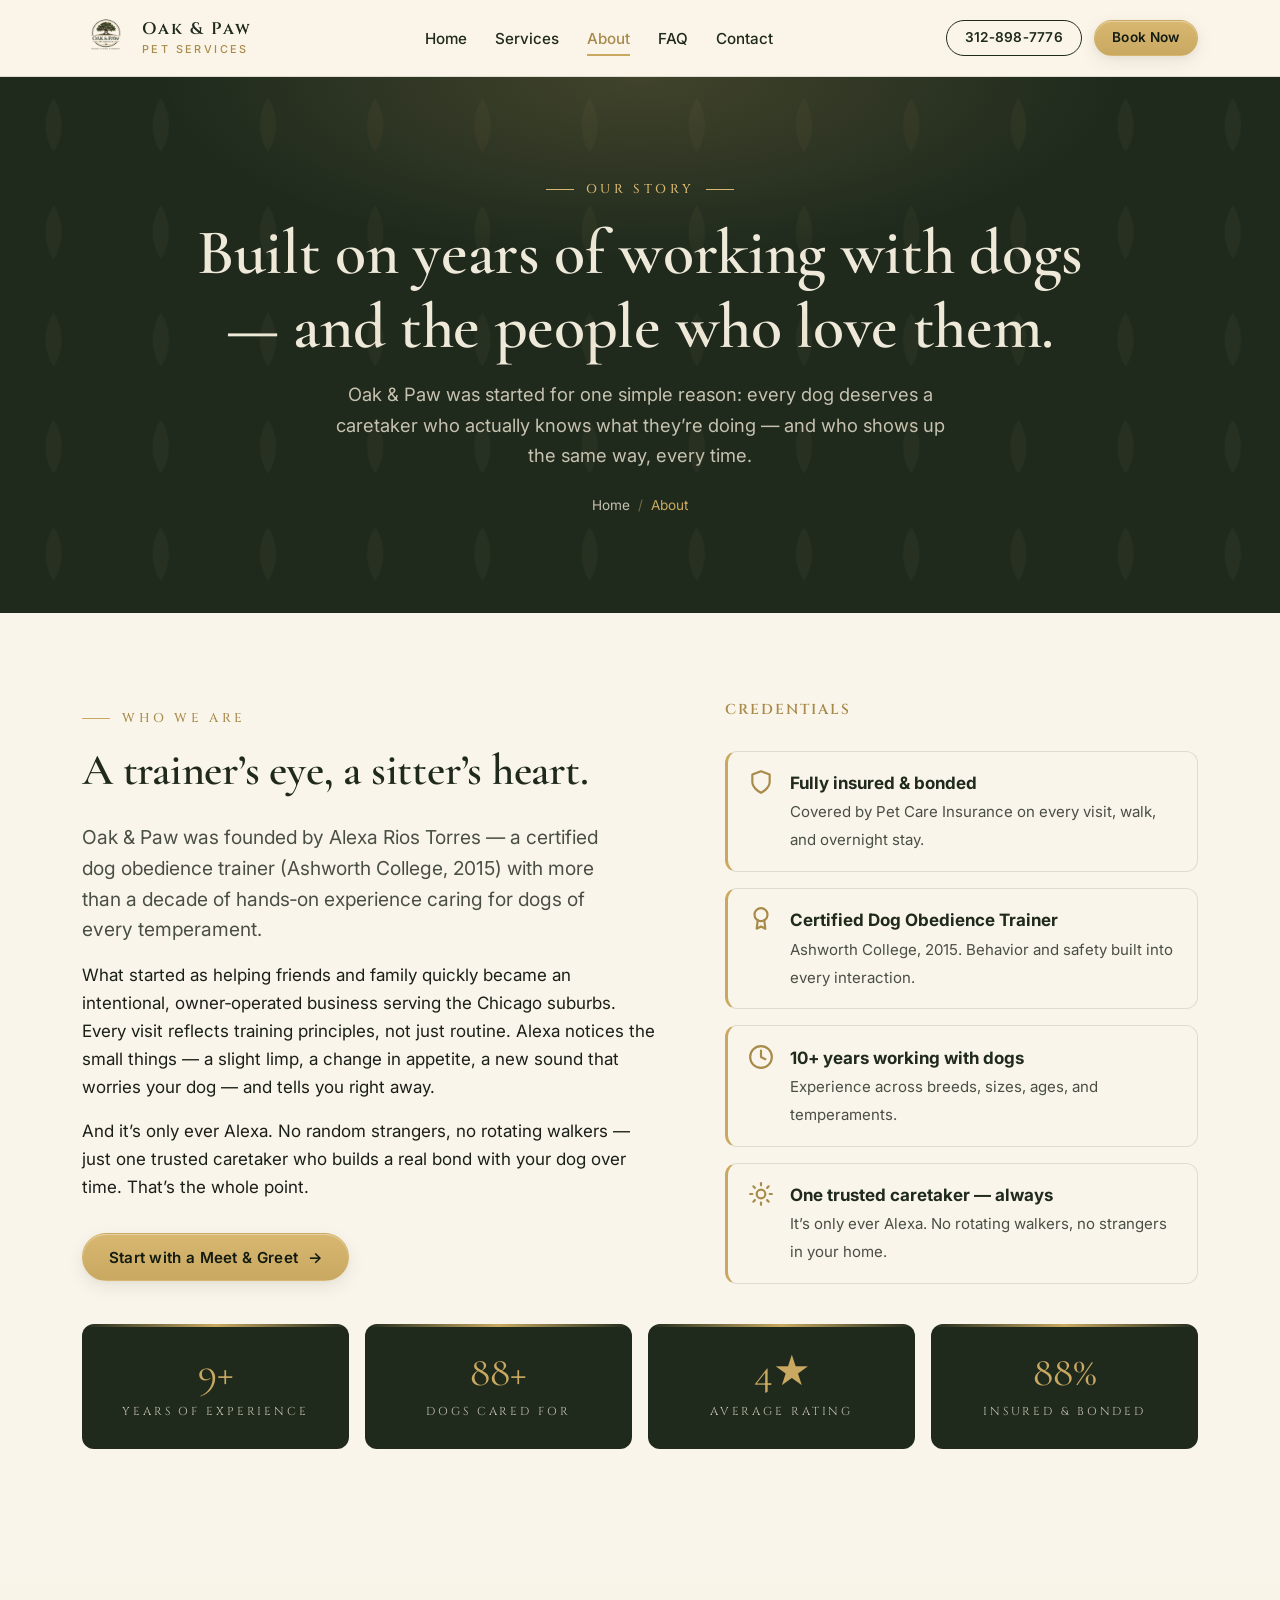
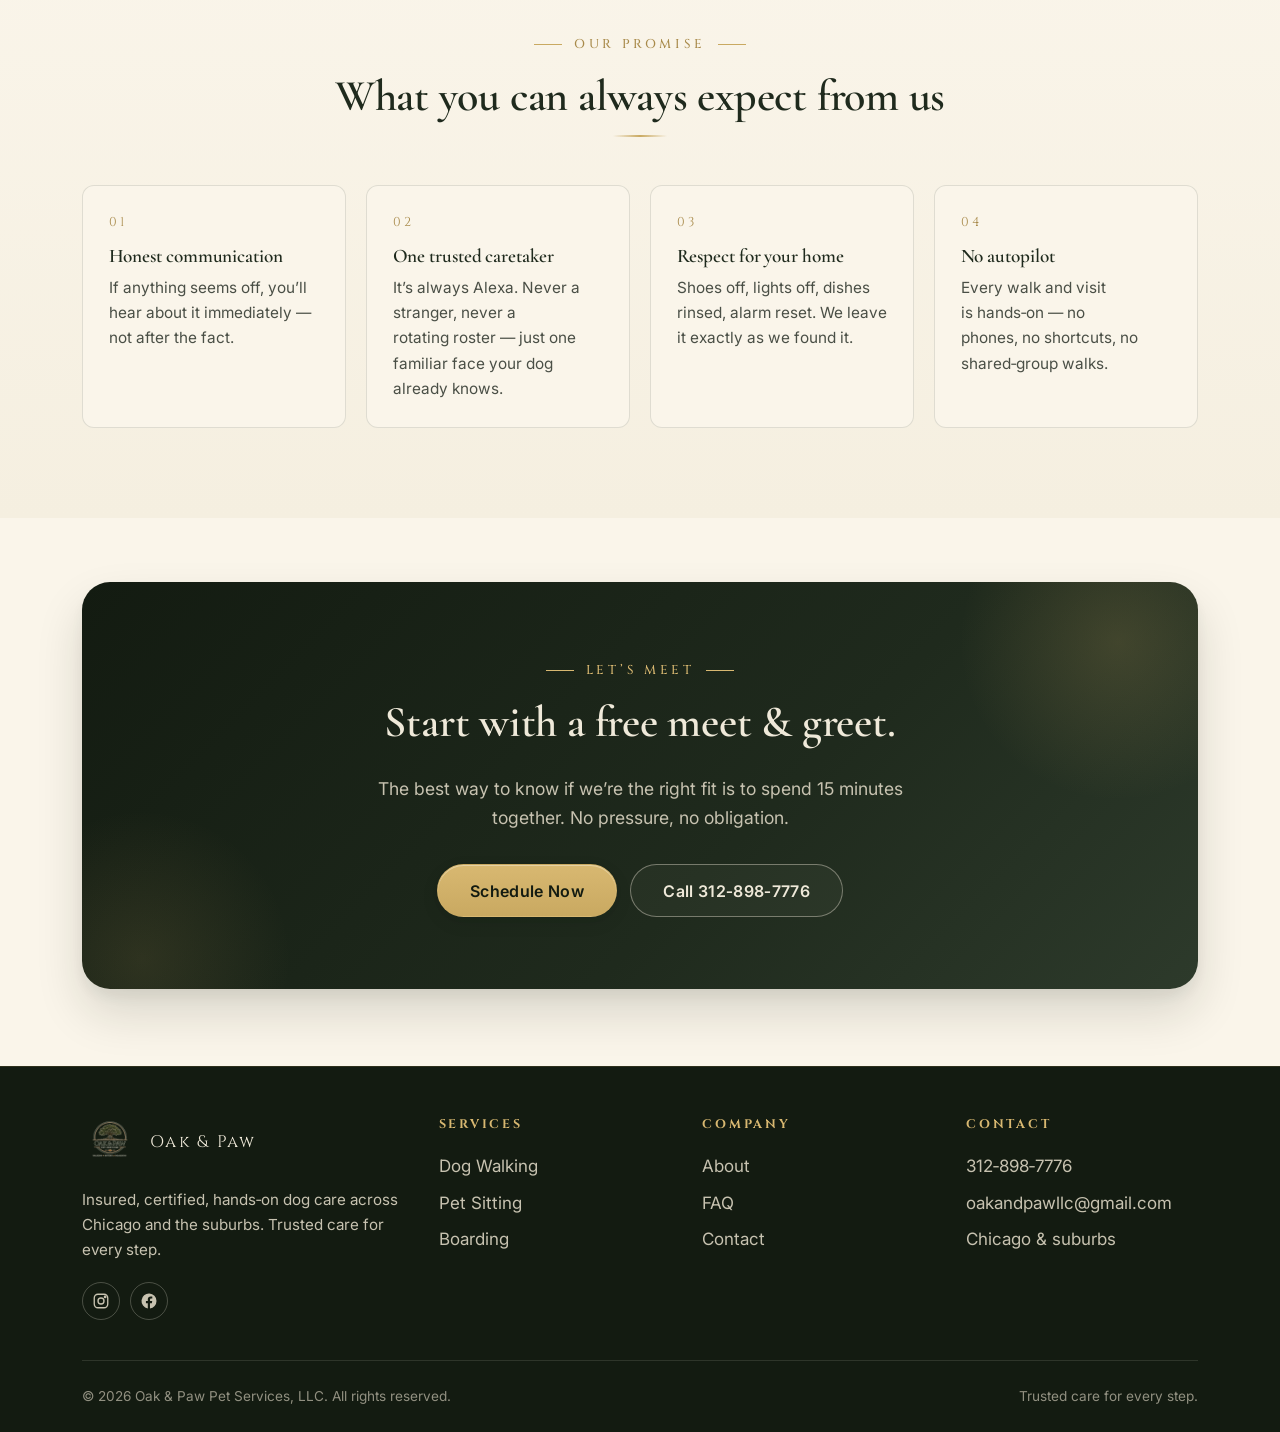
==== commit 91f665f3: "Add real photography and hero video across the site - Hero: dog portrait in the medallion frame + da" ====
--- a/about.html
+++ b/about.html
@@ -14,7 +14,7 @@
   <meta property="og:title" content="About — Oak &amp; Paw Pet Services" />
   <meta property="og:description" content="Meet Alexa Rios Torres — certified dog obedience trainer with 10+ years caring for dogs across the Chicago suburbs." />
   <meta property="og:url" content="https://oaknpaw.com/about.html" />
-  <meta property="og:image" content="https://oaknpaw.com/images/logo.png" />
+  <meta property="og:image" content="https://oaknpaw.com/images/og.jpg" />
 
   <link rel="icon" type="image/png" href="/images/logo.png" />
   <link rel="apple-touch-icon" href="/images/logo.png" />
--- a/styles.css
+++ b/styles.css
@@ -119,6 +119,20 @@
   margin-right: .75rem;
 }
 
+/* Centered eyebrows get a matching trailing rule so they read symmetrically */
+.section-head .eyebrow::after,
+.page-hero .eyebrow::after,
+.cta-banner .eyebrow::after {
+  content: "";
+  display: inline-block;
+  width: 28px; height: 1px;
+  background: var(--gold);
+  vertical-align: middle;
+  margin-left: .75rem;
+}
+.page-hero .eyebrow::after,
+.cta-banner .eyebrow::after { background: var(--gold-warm); }
+
 p { margin: 0 0 1rem; }
 p.lead { font-size: 1.2rem; color: var(--ink-soft); max-width: 60ch; line-height: 1.6; text-wrap: pretty; }
 
@@ -358,6 +372,29 @@
   z-index: -1;
 }
 
+/* Hero background video: ambient, heavily darkened so copy stays legible */
+.hero-video {
+  position: absolute; inset: 0;
+  z-index: -2;
+  overflow: hidden;
+  pointer-events: none;
+}
+.hero-video video {
+  width: 100%; height: 100%;
+  object-fit: cover;
+  display: block;
+}
+.hero-video::after {
+  content: "";
+  position: absolute; inset: 0;
+  background:
+    linear-gradient(180deg, rgba(19,27,17,.86), rgba(19,27,17,.80) 50%, rgba(19,27,17,.92)),
+    radial-gradient(120% 80% at 70% 0%, rgba(19,27,17,.35), rgba(19,27,17,.75));
+}
+@media (prefers-reduced-motion: reduce) {
+  .hero-video video { display: none; }   /* poster/gradient remains */
+}
+
 .hero-inner {
   padding-block: clamp(3.5rem, 9vw, 6.5rem);
   display: grid;
@@ -420,9 +457,9 @@
 .hero-media .ring.r2 { inset: 6%; border-color: rgba(201, 169, 97, .25); border-style: dashed; }
 .hero-media .ring.r3 { inset: 12%; border-color: rgba(201, 169, 97, .18); }
 .hero-media .logo-wrap {
-  position: absolute; inset: 17%;
+  position: absolute; inset: 15%;
   display: grid; place-items: center;
-  padding: 11%;
+  padding: 4%;
   background: radial-gradient(circle at 50% 36%, var(--ivory), var(--cream) 80%);
   border-radius: 50%;
   box-shadow:
@@ -538,6 +575,62 @@
 @media (hover: hover) {
   .service-card:hover .more { color: var(--forest); }
   .service-card:hover .more span { transform: translateX(4px); }
+}
+
+/* Photo slots -----------------------------------------------------------
+   Each slot layers: subtle overlay + the photo (var --photo) + a forest
+   gradient fallback. If the image file is missing, the gradient shows, so
+   nothing ever looks broken. Drop the real .jpg in and it appears. */
+.service-card.has-media { padding: 0; }
+.service-card .service-card-media {
+  width: 100%;
+  aspect-ratio: 4 / 3;
+  background-image:
+    linear-gradient(160deg, rgba(31,42,29,0) 42%, rgba(19,27,17,.45)),
+    var(--photo, none),
+    linear-gradient(140deg, var(--forest-soft), var(--forest-deep));
+  background-size: cover;
+  background-position: center;
+  background-repeat: no-repeat;
+}
+.service-card .service-card-body {
+  padding: 1.75rem;
+  display: flex; flex-direction: column; gap: 1rem;
+  flex: 1 1 auto;
+}
+/* icon lifts to overlap the photo band as a floating badge */
+.service-card.has-media .service-icon {
+  position: relative;
+  margin-top: -58px;
+  background: var(--ivory);
+  box-shadow: var(--shadow-sm), inset 0 0 0 1px rgba(201,169,97,.25);
+}
+
+/* Wide service banners (services.html) */
+.service-banner {
+  width: 100%;
+  aspect-ratio: 21 / 9;
+  border-radius: var(--radius-lg);
+  margin-bottom: clamp(2rem, 5vw, 3rem);
+  background-image:
+    linear-gradient(120deg, rgba(19,27,17,.28), rgba(19,27,17,0) 55%),
+    var(--photo, none),
+    linear-gradient(140deg, var(--forest-soft), var(--forest-deep));
+  background-size: cover;
+  background-position: center;
+  background-repeat: no-repeat;
+  box-shadow: var(--shadow-md);
+}
+@media (max-width: 640px) { .service-banner { aspect-ratio: 16 / 10; } }
+
+/* Hero medallion photo variant: swaps the logo for a dog portrait that
+   fills the existing disc + rings frame (add .has-photo to .hero-media). */
+.hero-media.has-photo .logo-wrap { padding: 0; overflow: hidden; }
+.hero-media.has-photo .logo-wrap img {
+  width: 100%; height: 100%;
+  object-fit: cover;
+  border-radius: 50%;
+  filter: none;
 }
 
 /* Why us ----------------------------------------------------------------- */
@@ -973,6 +1066,8 @@
   display: grid; gap: 1rem;
   grid-template-columns: repeat(auto-fit, minmax(min(100%, 170px), 1fr));
   max-width: 820px; margin: 2rem auto 0;
+  padding: 0;            /* reset default <ul> inline padding so chips stay centered */
+  list-style: none;
 }
 .area-grid li {
   list-style: none;
@@ -986,6 +1081,11 @@
 }
 @media (hover: hover) {
   .area-grid li:hover { transform: translateY(-2px); border-color: var(--gold); box-shadow: var(--shadow-sm); }
+}
+/* On phones, center the town chips (the 3rd no longer strands on the left) */
+@media (max-width: 600px) {
+  .area-grid { display: flex; flex-wrap: wrap; justify-content: center; gap: .75rem; }
+  .area-grid li { flex: 0 1 46%; max-width: 260px; }
 }
 
 /* Footer ----------------------------------------------------------------- */
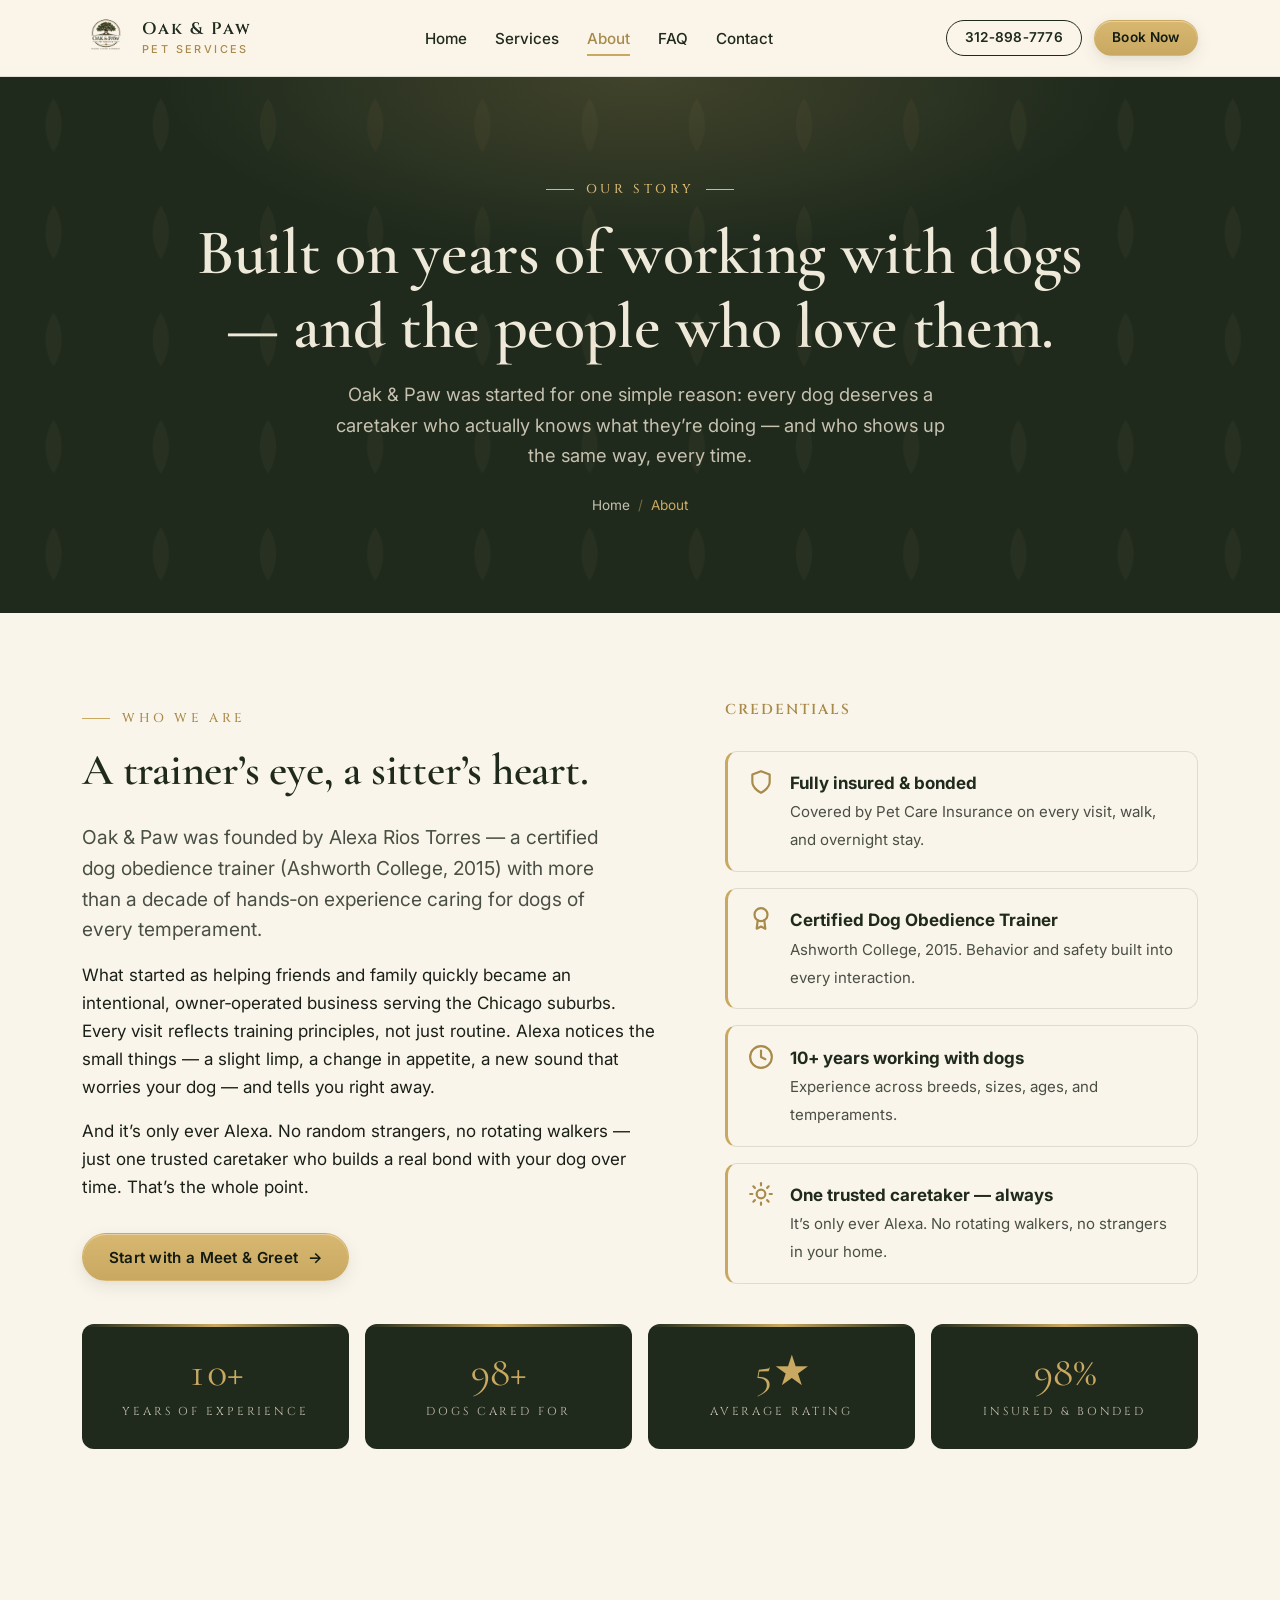
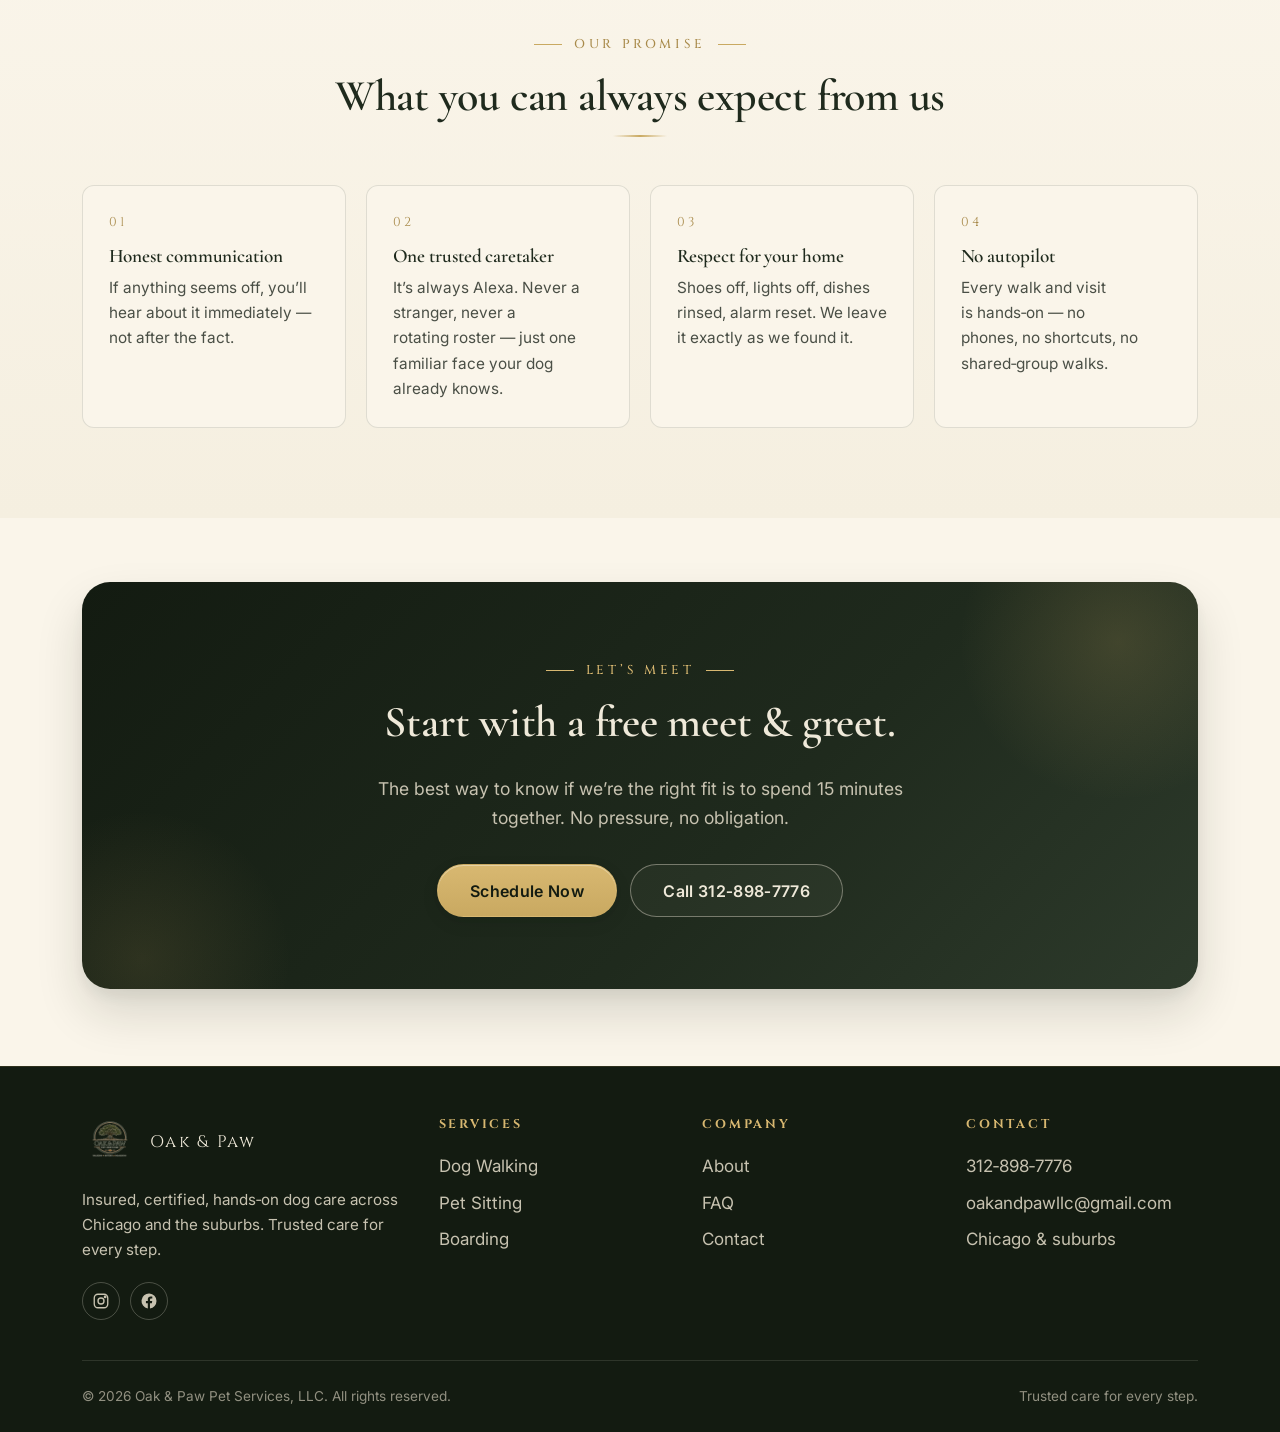
==== commit 59d3ef4f: "Fix site URL to live domain oakandpaw.vercel.app Update canonical, og:url, og:image, JSON-LD @id/url" ====
--- a/about.html
+++ b/about.html
@@ -8,13 +8,13 @@
   <meta name="theme-color" content="#1F2A1D" media="(prefers-color-scheme: dark)" />
   <title>About — Oak &amp; Paw | Alexa Rios Torres, Certified Dog Trainer (Chicago Suburbs)</title>
   <meta name="description" content="Meet Alexa Rios Torres — certified dog obedience trainer (Ashworth College, 2015) with 10+ years caring for dogs across the Chicago suburbs. Insured, bonded, and the only caretaker your dog will ever meet." />
-  <link rel="canonical" href="https://oaknpaw.com/about.html" />
+  <link rel="canonical" href="https://oakandpaw.vercel.app/about.html" />
 
   <meta property="og:type" content="website" />
   <meta property="og:title" content="About — Oak &amp; Paw Pet Services" />
   <meta property="og:description" content="Meet Alexa Rios Torres — certified dog obedience trainer with 10+ years caring for dogs across the Chicago suburbs." />
-  <meta property="og:url" content="https://oaknpaw.com/about.html" />
-  <meta property="og:image" content="https://oaknpaw.com/images/og.jpg" />
+  <meta property="og:url" content="https://oakandpaw.vercel.app/about.html" />
+  <meta property="og:image" content="https://oakandpaw.vercel.app/images/og.jpg" />
 
   <link rel="icon" type="image/png" href="/images/logo.png" />
   <link rel="apple-touch-icon" href="/images/logo.png" />
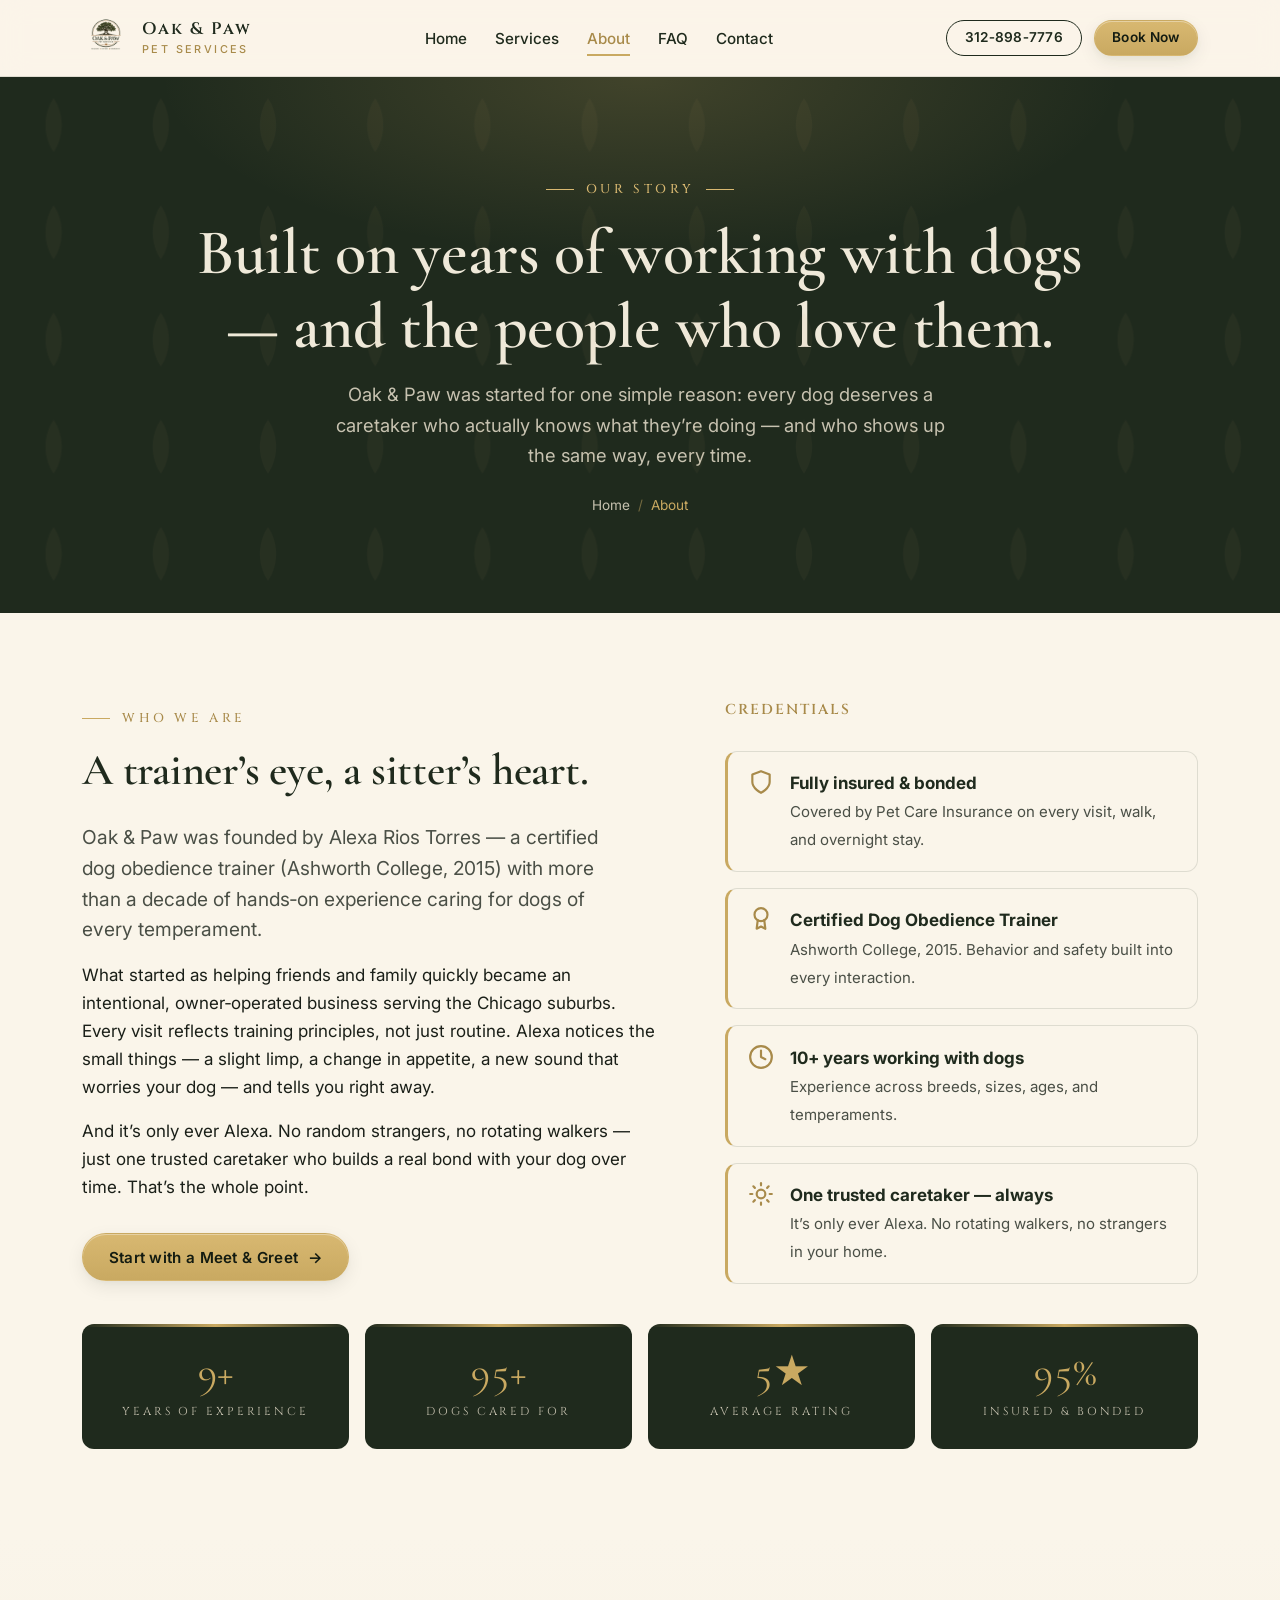
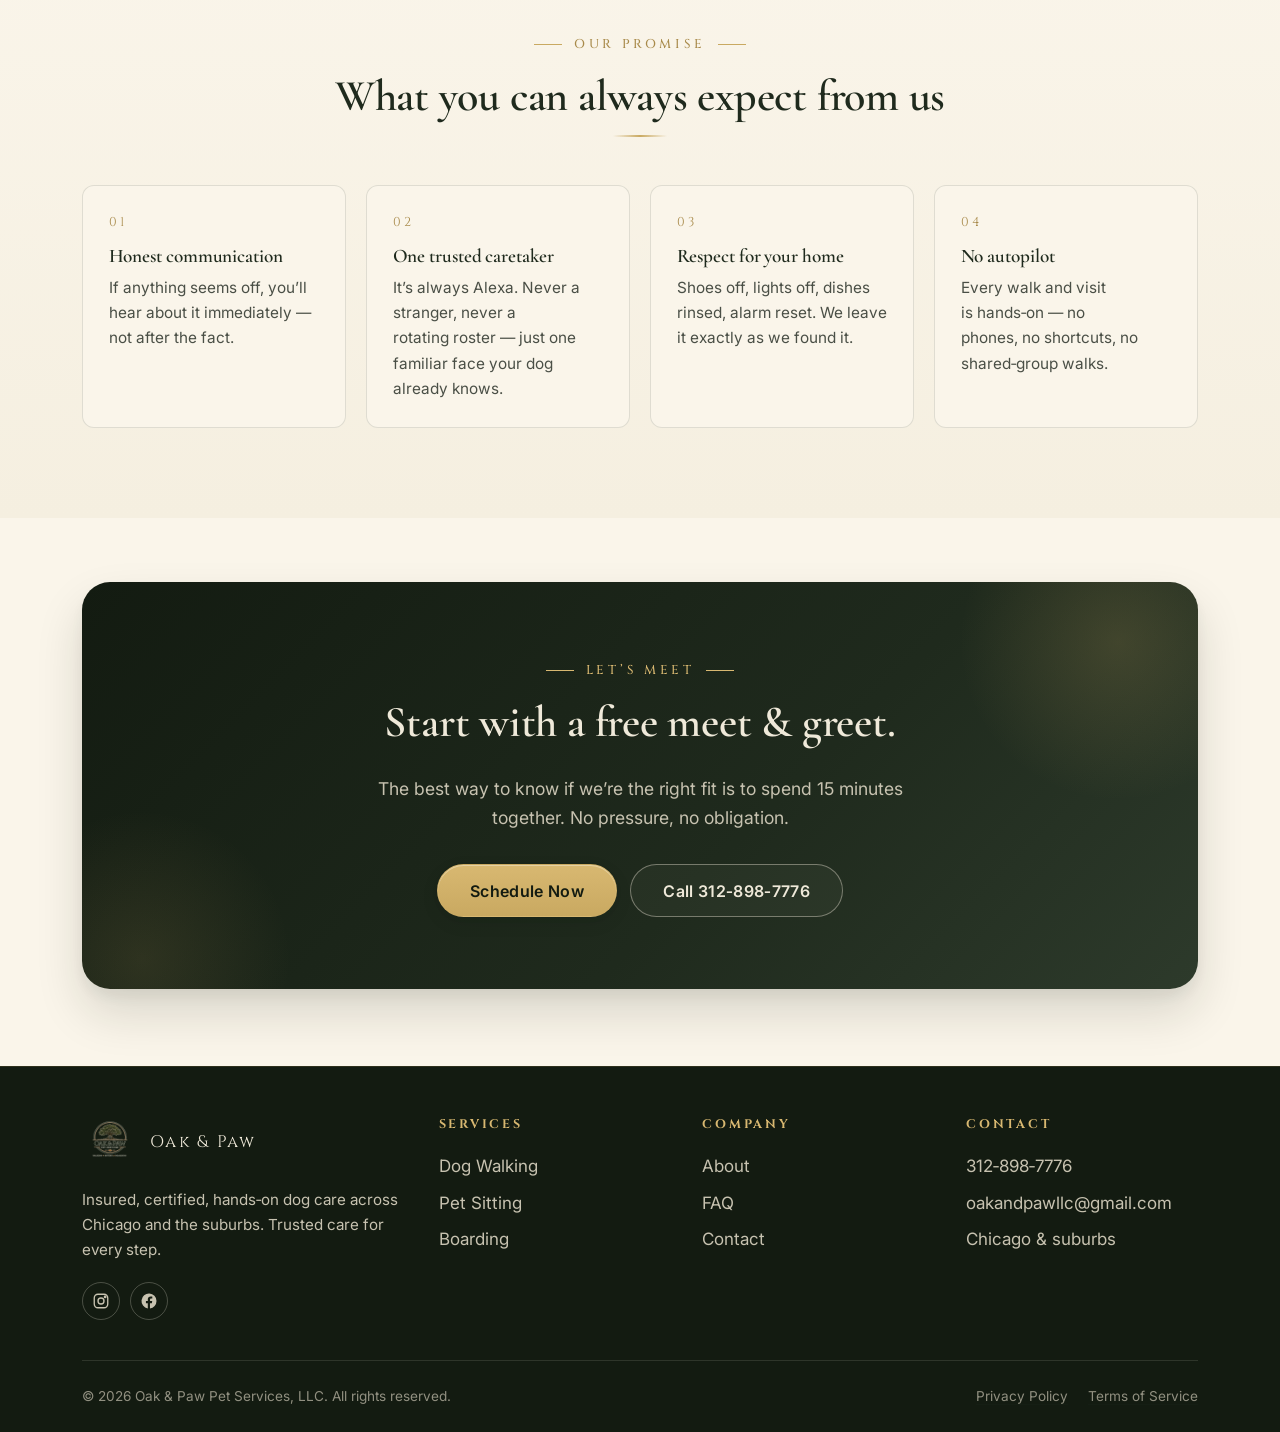
==== commit 36dc3329: "Add Privacy Policy and Terms of Service pages - New privacy-policy.html and terms-of-service.html wi" ====
--- a/about.html
+++ b/about.html
@@ -170,7 +170,10 @@
       </div>
       <div class="footer-bottom">
         <span>© <span id="year"></span> Oak &amp; Paw Pet Services, LLC. All rights reserved.</span>
-        <span>Trusted care for every step.</span>
+        <nav class="footer-legal" aria-label="Legal">
+          <a href="privacy-policy.html">Privacy Policy</a>
+          <a href="terms-of-service.html">Terms of Service</a>
+        </nav>
       </div>
     </div>
   </footer>
--- a/styles.css
+++ b/styles.css
@@ -622,6 +622,10 @@
   box-shadow: var(--shadow-md);
 }
 @media (max-width: 640px) { .service-banner { aspect-ratio: 16 / 10; } }
+/* Desktop-only: lift the crop so the dog's face clears the wide 21:9 banner */
+@media (min-width: 641px) {
+  .service-banner--face { background-position: center 28%; }
+}
 
 /* Hero medallion photo variant: swaps the logo for a dog portrait that
    fills the existing disc + rings frame (add .has-photo to .hero-media). */
@@ -1174,6 +1178,31 @@
 .to-top:hover { background: var(--gold); color: var(--forest-deep); }
 .to-top svg { width: 20px; height: 20px; }
 
+/* Footer legal links ----------------------------------------------------- */
+.footer-legal {
+  display: flex; flex-wrap: wrap; align-items: center;
+  gap: .35rem 1.25rem;
+}
+
+/* Long-form / legal pages ------------------------------------------------- */
+.prose { max-width: 760px; margin: 0 auto; }
+.prose .updated {
+  font-family: var(--ff-display);
+  font-size: .72rem; letter-spacing: .2em; text-transform: uppercase;
+  color: var(--gold-deep);
+  margin-bottom: 2rem;
+  display: block;
+}
+.prose h2 { font-size: clamp(1.4rem, 2.6vw, 1.8rem); margin: 2.75rem 0 .75rem; }
+.prose h2:first-of-type { margin-top: 0; }
+.prose h3 { font-size: 1.18rem; margin: 1.75rem 0 .5rem; color: var(--forest); }
+.prose p { color: var(--ink-soft); }
+.prose ul { color: var(--ink-soft); padding-left: 1.25rem; margin: 0 0 1.1rem; display: grid; gap: .45rem; }
+.prose li { padding-left: .2rem; }
+.prose a { color: var(--gold-deep); font-weight: 500; }
+.prose strong { color: var(--forest); }
+.prose .lead { color: var(--ink-soft); }
+
 /* Utilities -------------------------------------------------------------- */
 .text-center { text-align: center; }
 .muted { color: var(--muted); }
